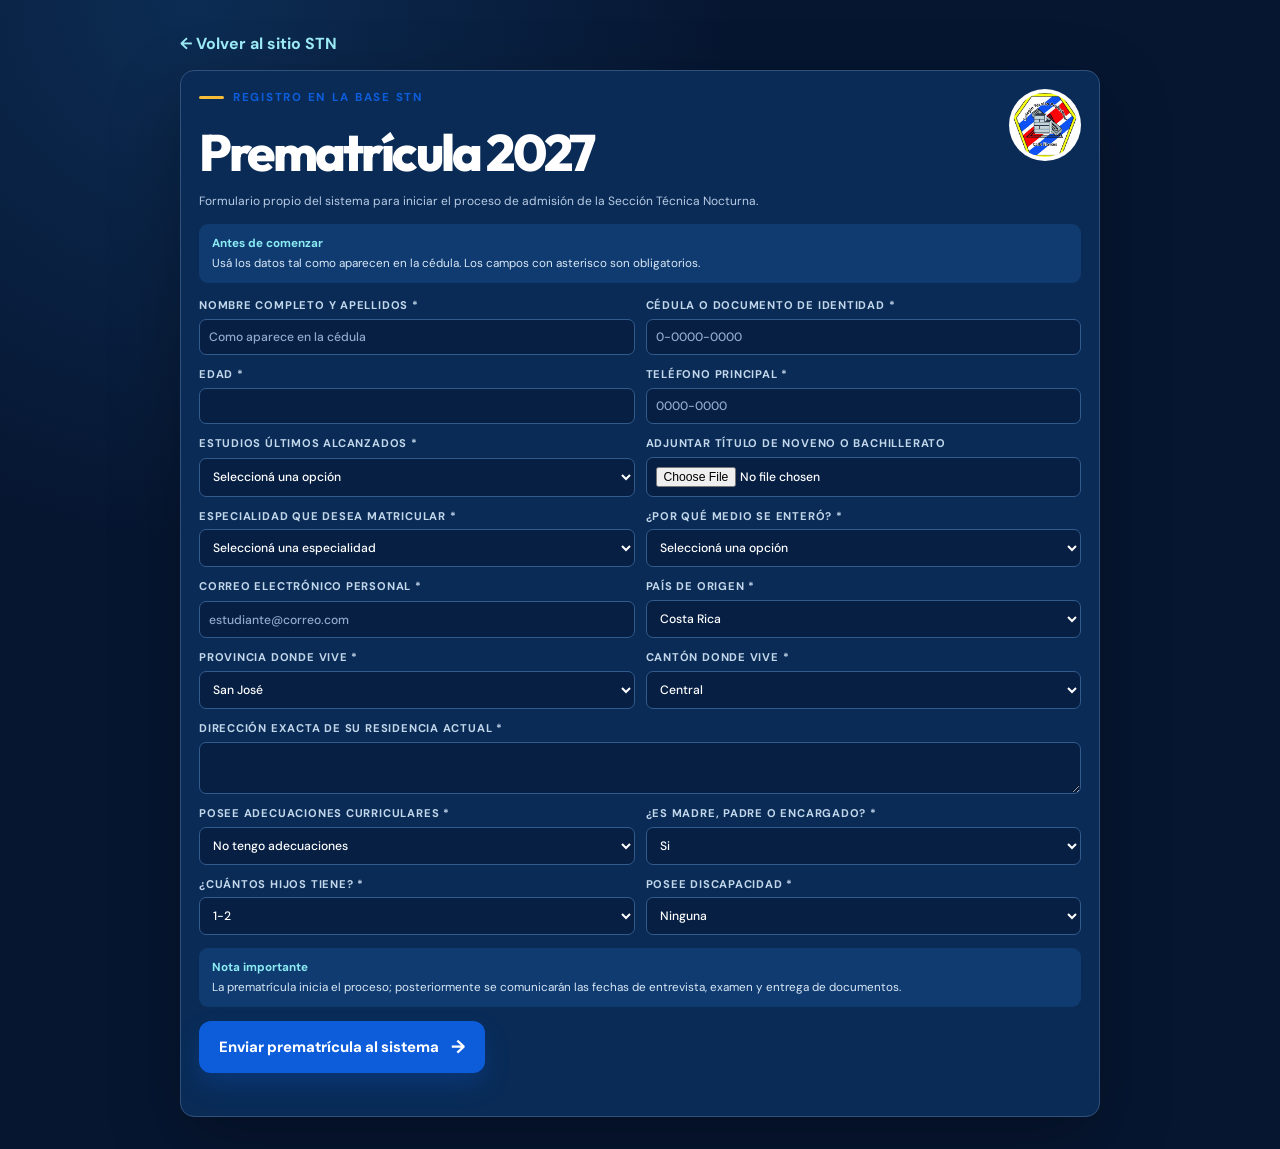
==== prematricula.html @ ea2820c1 "Bust cached registration scripts" ====
<!doctype html>
<html lang="es">
<head>
  <meta charset="utf-8">
  <meta name="viewport" content="width=device-width, initial-scale=1">
  <meta name="theme-color" content="#071b3b">
  <meta name="description" content="Formulario de prematrícula 2027 de la Sección Técnica Nocturna del CTP Calle Blancos.">
  <title>Prematrícula 2027 · STN CTP Calle Blancos</title>
  <link rel="preconnect" href="https://fonts.googleapis.com">
  <link rel="preconnect" href="https://fonts.gstatic.com" crossorigin>
  <link href="https://fonts.googleapis.com/css2?family=DM+Sans:wght@400;500;600;700&family=Outfit:wght@500;600;700;800&display=swap" rel="stylesheet">
  <link rel="stylesheet" href="styles.css?v=20261006-admin-delete">
</head>
<body class="prematricula-page">
  <main class="prematricula-shell">
    <a class="prematricula-back" href="index.html">← Volver al sitio STN</a>
    <section class="native-prematricula-panel">
      <div class="native-prematricula-head">
        <div>
          <span class="eyebrow"><span></span> Registro en la base STN</span>
          <h1>Prematrícula 2027</h1>
          <p>Formulario propio del sistema para iniciar el proceso de admisión de la Sección Técnica Nocturna.</p>
        </div>
        <img class="prematricula-crest" src="assets/escudo-ctp.png" alt="Escudo del CTP Calle Blancos">
      </div>
      <div class="native-form-notice"><b>Antes de comenzar</b><span>Usá los datos tal como aparecen en la cédula. Los campos con asterisco son obligatorios.</span></div>
      <form id="public-prematricula-form" class="native-prematricula-form">
        <label>Nombre completo y apellidos *<input name="name" required placeholder="Como aparece en la cédula"></label>
        <label>Cédula o documento de identidad *<input name="identification" required placeholder="0-0000-0000"></label>
        <label>Edad *<input name="age" type="number" min="14" max="99" required></label>
        <label>Teléfono principal *<input name="phone" required placeholder="0000-0000"></label>
        <label>Estudios últimos alcanzados *<select name="education" required><option value="">Seleccioná una opción</option><option>Noveno año de Secundaria</option><option>Bachiller de Secundaria</option><option>Graduado de Técnico Medio</option><option>Diplomado Universitario</option><option>Bachiller Universitario</option><option>Licenciado(a)</option></select></label>
        <label>Adjuntar título de noveno o bachillerato<input name="titleFile" type="file" accept=".pdf,image/*"></label>
        <label>Especialidad que desea matricular *<select name="specialty" required><option value="">Seleccioná una especialidad</option><option>Ciberseguridad</option><option>Electromecánica</option><option>Mantenimiento de Sistemas de Aire Acondicionado Industrial</option><option>Diseño de Productos Industriales Textiles</option><option>Ejecutivo Comercial y Servicio al Cliente</option><option>Contabilidad</option></select></label>
        <label>¿Por qué medio se enteró? *<select name="source" required><option value="">Seleccioná una opción</option><option>Open House</option><option>Página Facebook de la Sección Técnica Nocturna</option><option>Redes sociales</option><option>Amigos o conocidos</option></select></label>
        <label>Correo electrónico personal *<input name="email" type="email" required placeholder="estudiante@correo.com"></label>
        <label>País de origen *<select name="country" required><option>Costa Rica</option><option>Nicaragua</option><option>Venezuela</option><option>Colombia</option><option>Otro</option></select></label>
        <label>Provincia donde vive *<select name="province" required><option>San José</option><option>Heredia</option><option>Alajuela</option><option>Cartago</option></select></label>
        <label>Cantón donde vive *<select name="canton" required><option>Central</option><option>San José</option><option>Escazú</option><option>Desamparados</option><option>Goicoechea</option><option>Alajuelita</option><option>Vásquez de Coronado</option><option>Tibás</option><option>Moravia</option><option>Montes de Oca</option><option>Curridabat</option><option>Otro</option></select></label>
        <label class="full-field">Dirección exacta de su residencia actual *<textarea name="address" rows="2" required></textarea></label>
        <label>Posee adecuaciones curriculares *<select name="accommodations" required><option>No tengo adecuaciones</option><option>Adecuaciones de acceso</option><option>Adecuaciones no significativas</option><option>Adecuaciones significativas</option></select></label>
        <label>¿Es madre, padre o encargado? *<select name="guardian" required><option>Si</option><option>No</option></select></label>
        <label>¿Cuántos hijos tiene? *<select name="children" required><option>1-2</option><option>3-4</option><option>Más de 4</option><option>No tengo hijos</option></select></label>
        <label>Posee discapacidad *<select name="disability" required><option>Ninguna</option><option>Sensorial visual</option><option>Sensorial auditiva</option><option>Motriz</option><option>Otra</option></select></label>
        <div class="native-prematricula-footer full-field"><b>Nota importante</b><span>La prematrícula inicia el proceso; posteriormente se comunicarán las fechas de entrevista, examen y entrega de documentos.</span></div>
        <button class="btn btn-primary full-field" type="submit">Enviar prematrícula al sistema <span>→</span></button>
        <p class="form-message full-field" id="public-prematricula-message" role="status"></p>
      </form>
    </section>
  </main>
  <script src="prematricula.js?v=20261011-active-sync"></script>
</body>
</html>
---- styles.css ----
:root{--ink:#071b3b;--ink-2:#0d2e63;--blue:#0d5ddb;--cyan:#18d2ed;--gold:#f6bc37;--paper:#f5f8ff;--text:#14264a;--muted:#66799c;--white:#fff;--line:#dce5f5;--shadow:0 22px 60px rgba(7,27,59,.14)}*{box-sizing:border-box}html{scroll-behavior:smooth}body{margin:0;background:var(--paper);color:var(--text);font-family:"DM Sans",sans-serif;font-size:16px;line-height:1.5;overflow-x:hidden}.ambient{position:absolute;border-radius:999px;filter:blur(80px);z-index:-1;opacity:.24}.ambient-one{width:500px;height:500px;background:#18d2ed;top:430px;right:-260px}.ambient-two{width:470px;height:470px;background:#f6bc37;top:1600px;left:-310px}.section-wrap{width:min(1160px,calc(100% - 44px));margin-inline:auto}.site-header{height:84px;width:min(1240px,calc(100% - 32px));display:flex;align-items:center;justify-content:space-between;margin:auto}.brand{display:flex;align-items:center;gap:11px;text-decoration:none;color:var(--ink)}.brand img{width:52px;height:52px;border-radius:50%;object-fit:cover}.brand span{display:grid;line-height:1}.brand b{font-family:Outfit;font-size:1.4rem;letter-spacing:.08em}.brand small{color:var(--muted);font-size:.7rem;margin-top:5px}.main-nav{display:flex;align-items:center;gap:25px}.main-nav a{font-size:.88rem;font-weight:700;color:#365074;text-decoration:none}.main-nav a:hover{color:var(--blue)}.main-nav .nav-lock{padding:10px 16px;background:#e8f0ff;border-radius:10px;color:var(--blue)}.menu-toggle{display:none;border:0;background:#e8f0ff;color:var(--ink);font-size:1.35rem;border-radius:10px;padding:6px 10px}.hero{min-height:575px;display:grid;grid-template-columns:1.08fr .92fr;align-items:center;gap:60px;padding:48px 0 64px}.eyebrow{display:flex;align-items:center;gap:9px;text-transform:uppercase;color:var(--blue);font-size:.72rem;font-weight:800;letter-spacing:.15em;margin:0 0 14px}.eyebrow span{display:inline-block;width:25px;height:3px;border-radius:5px;background:var(--gold)}h1,h2,h3{font-family:Outfit,sans-serif;line-height:1.03;margin:0;color:var(--ink)}h1{font-size:clamp(3rem,5.6vw,5.35rem);letter-spacing:-.055em;max-width:720px}h1 em{display:block;color:var(--blue);font-style:normal}.hero-text{max-width:525px;font-size:1.13rem;line-height:1.6;color:#546783;margin:23px 0 29px}.hero-actions{display:flex;flex-wrap:wrap;gap:12px}.btn{border:0;border-radius:12px;font-family:inherit;font-weight:800;font-size:.93rem;padding:14px 20px;text-decoration:none;display:inline-flex;align-items:center;justify-content:center;gap:12px;cursor:pointer;transition:.2s}.btn:hover{transform:translateY(-2px)}.btn-primary{background:var(--blue);color:white;box-shadow:0 12px 25px rgba(13,93,219,.24)}.btn-primary span{font-size:1.15rem}.btn-ghost{background:white;color:var(--ink);box-shadow:inset 0 0 0 1px #cdd8ea}.hero-proof{display:flex;align-items:center;gap:12px;margin-top:34px}.proof-icon{width:38px;height:38px;display:grid;place-items:center;border-radius:12px;background:#e4f8fb;color:#0089a5;font-weight:800}.hero-proof b,.hero-proof span{display:block}.hero-proof b{font-size:.9rem}.hero-proof span{font-size:.78rem;color:var(--muted)}.hero-art{min-height:430px;position:relative;display:grid;place-items:center;isolation:isolate}.hero-art:after{content:"";position:absolute;inset:50% 8% 9%;background:linear-gradient(110deg,#0a377b,#051634);transform:skewY(-8deg);border-radius:25px;z-index:-3;box-shadow:var(--shadow)}.hero-logo{width:min(330px,70vw);border-radius:50%;box-shadow:0 20px 55px rgba(0,24,69,.42);z-index:1}.orbit{position:absolute;border:1px solid #5fd3ed;border-radius:50%;z-index:-1}.orbit-a{width:390px;height:390px}.orbit-b{width:450px;height:270px;border-color:#f6bc37;transform:rotate(-34deg)}.hero-badge{position:absolute;bottom:7%;right:3%;padding:13px 16px;background:white;border-radius:12px;box-shadow:var(--shadow);display:grid;line-height:1.1;z-index:2}.hero-badge span{color:var(--gold);font-family:Outfit;font-weight:800;font-size:1.1rem}.hero-badge b{font-size:.86rem;margin:4px 0}.hero-badge small{font-size:.7rem;color:var(--muted)}.notice{display:flex;align-items:center;gap:16px;padding:16px 22px;border:1px solid #cfe1ff;background:#e9f3ff;border-radius:14px;margin-bottom:110px}.notice-icon{font-size:1.2rem;color:var(--gold)}.notice p{flex:1;margin:0;font-size:.92rem;color:#3e587d}.notice a{color:var(--blue);font-weight:800;text-decoration:none;font-size:.88rem;white-space:nowrap}.split-feature{display:grid;grid-template-columns:.78fr 1.22fr;gap:80px;align-items:start;margin-bottom:120px}.poster-wrap{position:sticky;top:24px;padding:13px;background:white;border-radius:26px;box-shadow:var(--shadow);transform:rotate(-1.5deg)}.poster-wrap img{display:block;width:100%;border-radius:16px}.timeline-copy h2,.section-heading h2,.agenda-intro h2,.community-copy h2,.teacher-copy h2{font-size:clamp(2.1rem,4vw,3.55rem);letter-spacing:-.045em}.timeline{margin-top:32px;display:grid;gap:3px}.timeline article{display:grid;grid-template-columns:52px 1fr;gap:16px;padding:13px 0;border-bottom:1px solid var(--line)}.timeline i{width:39px;height:39px;display:grid;place-items:center;border-radius:50%;background:#e8f1ff;color:var(--blue);font-style:normal;font-family:Outfit;font-weight:800;font-size:.78rem}.timeline small{font-size:.76rem;font-weight:800;color:var(--blue)}.timeline h3{font-size:1.23rem;margin-top:2px}.timeline p{margin:4px 0 0;color:var(--muted);font-size:.88rem}.offer-section{background:var(--ink);padding:105px 0;color:white}.offer-section h2{color:white}.section-heading{display:flex;justify-content:space-between;align-items:end;gap:30px;margin-bottom:35px}.section-heading>p{font-size:.86rem;color:#aebfda;margin:0}.program-grid{display:grid;grid-template-columns:repeat(3,1fr);gap:15px}.program-card{min-height:262px;border:1px solid rgba(182,214,255,.18);background:rgba(19,53,102,.7);border-radius:18px;padding:24px;display:flex;flex-direction:column;align-items:flex-start;transition:.25s}.program-card:hover{transform:translateY(-5px);background:#173d76}.program-card.featured{background:linear-gradient(155deg,#1268e6,#093478)}.program-icon{width:43px;height:43px;display:grid;place-items:center;background:rgba(255,255,255,.13);border-radius:12px;color:#76eaf9;font-family:Outfit;font-size:1.35rem;font-weight:800}.program-card small{color:#9fc4ff;font-size:.68rem;font-weight:800;letter-spacing:.07em;text-transform:uppercase;margin-top:18px}.program-card h3{color:white;font-size:1.48rem;margin-top:6px}.program-card p{color:#c2d0e6;font-size:.86rem;line-height:1.5;margin:9px 0 14px}.curriculum-trigger{background:none;border:0;color:#79e7fb;font-family:inherit;font-weight:800;padding:0;cursor:pointer;margin-top:auto;text-align:left}.curriculum-trigger span{margin-left:5px}.decision-card{grid-column:span 2;background:linear-gradient(110deg,#10294f,#064561)}.choice-tabs{display:flex;gap:7px;margin:14px 0 0}.choice{background:transparent;border:1px solid #42688c;border-radius:8px;color:#c6daf1;font-family:inherit;font-size:.75rem;font-weight:800;padding:8px 9px;cursor:pointer}.choice.active{background:#e2f9ff;color:#073867;border-color:#e2f9ff}.status-pill{display:inline-flex;margin-top:auto;background:rgba(246,188,55,.15);color:#ffd66d;font-size:.72rem;padding:5px 9px;border-radius:999px;font-weight:800}.transparency{border-left:3px solid var(--gold);padding:14px 17px;background:rgba(255,255,255,.07);color:#c6d5e9;font-size:.82rem;line-height:1.6;margin-top:21px}.transparency b{color:#ffdb78}.curriculum-strip{margin-top:27px;border:1px solid rgba(182,214,255,.18);background:#0c2a52;border-radius:16px;padding:11px 14px;display:flex;align-items:center;justify-content:space-between;gap:16px}.curriculum-strip>div{display:flex;align-items:center;gap:13px}.curriculum-strip img{width:80px;height:52px;object-fit:cover;object-position:left;border-radius:6px}.curriculum-strip p{font-size:.78rem;color:#bbcae0;margin:0}.curriculum-strip p b{color:white}.curriculum-strip .btn{white-space:nowrap}.agenda-section{display:grid;grid-template-columns:.85fr 1.15fr;gap:75px;padding:120px 0}.agenda-intro>p:not(.eyebrow){color:var(--muted);font-size:1rem;line-height:1.65;max-width:400px}.agenda-note{margin-top:28px;padding:13px;background:#e6faf4;border-radius:10px;color:#12684f;font-size:.83rem;font-weight:700}.agenda-note span{display:inline-grid;place-items:center;width:20px;height:20px;background:#26ba8d;color:white;border-radius:50%;margin-right:6px}.booking-panel{border-radius:22px;background:white;padding:27px;box-shadow:var(--shadow)}label{font-size:.76rem;text-transform:uppercase;letter-spacing:.07em;font-weight:800;color:#506684;display:grid;gap:7px}input,select,textarea{font:inherit;border:1px solid #ced8e9;border-radius:9px;background:#fbfdff;padding:11px 12px;color:var(--ink);outline-color:var(--blue)}.booking-top,.booking-person{display:grid;grid-template-columns:1fr 1fr;gap:13px}.booking-panel fieldset{border:0;padding:0;margin:23px 0 19px}.booking-panel legend{font-size:.76rem;text-transform:uppercase;letter-spacing:.07em;font-weight:800;color:#506684;margin-bottom:8px}.slots{display:grid;grid-template-columns:repeat(3,1fr);gap:8px}.slot{border:1px solid #d0dbee;background:white;border-radius:9px;padding:10px 5px;color:#315174;font-family:inherit;font-size:.82rem;font-weight:800;cursor:pointer}.slot:hover,.slot.selected{background:#e7f1ff;border-color:#1771dc;color:#0753ba}.slots-empty{grid-column:1/-1;margin:0;padding:14px;background:#f4f7fc;color:var(--muted);font-size:.83rem;border-radius:8px}.booking-person{margin-bottom:17px}.booking-submit{width:100%}.form-message{min-height:1.2em;text-align:center;margin:11px 0 0;font-size:.83rem;font-weight:700;color:#0c7653}.form-message.error{color:#b51d3b}.community-section{background:#e7f0ff;padding:104px 0}.community-grid{display:grid;grid-template-columns:.78fr 1.22fr;gap:68px;align-items:center}.community-copy>p:not(.eyebrow){color:#536987;line-height:1.7;max-width:370px}.community-copy .btn{margin-top:15px}.social-box{background:white;border-radius:21px;box-shadow:var(--shadow);overflow:hidden}.social-head{display:flex;gap:10px;align-items:center;padding:18px 21px;border-bottom:1px solid var(--line)}.mini-brand{width:38px;height:38px;display:grid;place-items:center;border-radius:50%;background:var(--ink);color:white;font-family:Outfit;font-weight:800}.social-head div:nth-child(2){display:grid;line-height:1.2}.social-head b{font-size:.87rem}.social-head small{font-size:.72rem;color:var(--muted);margin-top:3px}.live-dot{margin-left:auto;color:#18966e;font-size:.68rem;font-weight:800}.live-dot:before{content:"";display:inline-block;width:7px;height:7px;border-radius:50%;background:#25bd8f;margin-right:4px}.post-composer{padding:16px 21px 9px;border-bottom:1px solid var(--line)}.post-composer textarea{width:100%;height:72px;resize:none;font-size:.88rem}.post-composer div{display:flex;justify-content:space-between;align-items:center;margin-top:7px}.character-count{font-size:.7rem;color:var(--muted)}.post-composer .btn{font-size:.78rem;padding:9px 14px}.feed{max-height:430px;overflow:auto;padding:0 21px}.post{padding:16px 0;border-bottom:1px solid var(--line)}.post:last-child{border:0}.post-meta{display:flex;align-items:center;gap:9px}.avatar{width:31px;height:31px;display:grid;place-items:center;border-radius:50%;background:#dceaff;color:#0c5bc5;font-size:.75rem;font-weight:800}.post-meta div{display:grid;line-height:1.2}.post-meta b{font-size:.79rem}.post-meta small{font-size:.67rem;color:var(--muted)}.post-body{font-size:.87rem;color:#324c70;margin:9px 0}.post-actions{display:flex;gap:15px}.post-actions button{border:0;background:none;padding:0;color:#667b9d;font-family:inherit;font-size:.74rem;font-weight:700;cursor:pointer}.post-actions button.liked{color:#0d5ddb}.teacher-section{padding:120px 0 50px;display:grid;grid-template-columns:.77fr 1.23fr;gap:70px}.teacher-copy>p:not(.eyebrow){color:var(--muted);line-height:1.7;max-width:380px}.teams-link{display:inline-block;text-decoration:none;color:#3c47a6;font-weight:800;margin-top:18px}.teacher-access{border-radius:21px;background:var(--ink);padding:29px;color:white;box-shadow:var(--shadow)}#teacher-login{max-width:360px;margin:auto;text-align:center}.lock-mark{display:grid;place-items:center;width:47px;height:47px;margin:0 auto 12px;border-radius:14px;background:#154480;color:#80eafa;font-size:1.5rem}.teacher-access h3{color:white;font-size:1.6rem}.teacher-access p{color:#a6bddb;font-size:.85rem}.teacher-access label{text-align:left;color:#b7c8e2;margin:20px 0 16px}.teacher-access input{background:#0b2955;border-color:#315685;color:white}.teacher-access .btn{width:100%}.hidden{display:none}.dashboard-head{display:flex;justify-content:space-between;align-items:center;margin-bottom:19px}.dashboard-head div{display:grid;grid-template-columns:auto 1fr;column-gap:8px;line-height:1.2}.dashboard-head b{font-size:.92rem}.dashboard-head small{grid-column:2;color:#a4bad7;font-size:.7rem}.online-indicator{width:8px;height:8px;border-radius:50%;background:#21c494;margin-top:4px}.text-button{border:0;background:transparent;color:#81e5f6;font-family:inherit;font-weight:700;cursor:pointer}.dashboard-stats{display:grid;grid-template-columns:repeat(3,1fr);gap:9px}.dashboard-stats div{padding:14px;background:#0d315f;border-radius:10px;display:grid}.dashboard-stats b{font-family:Outfit;font-size:1.6rem;color:#83eaf5}.dashboard-stats span{font-size:.66rem;color:#b6c9e1}.dashboard-actions{display:flex;gap:10px;margin:17px 0}.dashboard-actions button,.upload-label{flex:1;border:1px solid #3c6090;background:#17437c;color:white;border-radius:8px;padding:10px;text-align:center;font-family:inherit;font-size:.77rem;font-weight:800;cursor:pointer}.upload-label{background:#0b315f;border-color:#48749f}.student-table-wrap{border:1px solid #31517b;border-radius:10px;overflow:auto}table{border-collapse:collapse;width:100%;font-size:.75rem}th,td{text-align:left;padding:10px;border-bottom:1px solid #31517b}th{color:#9fd8fa;font-size:.66rem;text-transform:uppercase;letter-spacing:.07em}td{color:#d3e0f2}.empty-row td{text-align:center;color:#a4bad7}.documents-list{margin-top:12px;font-size:.75rem;color:#bdd0e8}.documents-list p{margin:0}.document-item{display:flex;justify-content:space-between;padding:7px 0;border-bottom:1px solid #31517b}.security-note{grid-column:2;margin:0;color:#866116;font-size:.76rem;line-height:1.5;background:#fff4d9;border-left:3px solid var(--gold);padding:11px 13px}footer{background:#06142c;color:#b4c6df;padding:32px max(22px,calc((100% - 1160px)/2));display:flex;align-items:center;justify-content:space-between;gap:18px;font-size:.78rem}footer a{color:#7eeaf7;text-decoration:none;margin-left:13px}.footer-brand{display:flex;align-items:center;gap:10px}.footer-brand img{width:42px;height:42px;border-radius:50%;object-fit:cover}.footer-brand div{display:grid;line-height:1.2}.footer-brand b{color:white}.footer-brand span{font-size:.68rem}dialog{width:min(860px,calc(100% - 32px));border:0;padding:18px;border-radius:18px;background:white;box-shadow:0 30px 90px rgba(0,0,0,.38)}dialog::backdrop{background:rgba(3,16,40,.8);backdrop-filter:blur(4px)}dialog img{width:100%;max-height:75vh;object-fit:contain}dialog p{color:var(--muted);font-size:.8rem;margin:9px 0 0}.dialog-close{position:absolute;top:7px;right:8px;border:0;border-radius:50%;background:var(--ink);color:white;font-size:1.5rem;width:33px;height:33px;cursor:pointer}
@media(max-width:850px){.site-header{height:74px}.menu-toggle{display:block}.main-nav{display:none;position:absolute;z-index:10;top:70px;right:16px;width:220px;padding:15px;background:white;border-radius:13px;box-shadow:var(--shadow);align-items:stretch;gap:3px}.main-nav.open{display:flex;flex-direction:column}.main-nav a{padding:9px}.hero{grid-template-columns:1fr;padding-top:40px;gap:20px}.hero-art{min-height:330px;order:-1}.hero-logo{width:250px}.orbit-a{width:290px;height:290px}.orbit-b{width:330px;height:190px}.hero-badge{right:8%;bottom:2%}.notice{margin-bottom:73px}.split-feature,.agenda-section,.community-grid,.teacher-section{grid-template-columns:1fr;gap:40px}.poster-wrap{position:static;width:min(390px,85%);margin:auto}.section-heading{align-items:start;flex-direction:column}.program-grid{grid-template-columns:1fr 1fr}.decision-card{grid-column:span 2}.agenda-section{padding:80px 0}.community-section{padding:75px 0}.teacher-section{padding:80px 0 35px}.security-note{grid-column:auto}.teacher-copy{max-width:540px}footer{flex-wrap:wrap;justify-content:flex-start}}
@media(max-width:540px){.section-wrap{width:min(100% - 28px,1160px)}.hero{min-height:auto;padding-bottom:52px}.hero-art{min-height:280px}.hero-logo{width:205px}.orbit-a{width:240px;height:240px}.orbit-b{width:290px;height:160px}.hero-badge{transform:scale(.84);transform-origin:bottom right}.notice{align-items:flex-start;flex-wrap:wrap;padding:15px}.notice p{flex-basis:80%}.notice a{margin-left:37px}.split-feature{margin-bottom:75px}.offer-section{padding:73px 0}.program-grid{grid-template-columns:1fr}.decision-card{grid-column:auto}.program-card{min-height:220px}.curriculum-strip{align-items:flex-start;flex-direction:column}.curriculum-strip .btn{width:100%}.booking-top,.booking-person{grid-template-columns:1fr}.slots{grid-template-columns:repeat(2,1fr)}.booking-panel{padding:19px}.social-box{margin-inline:-2px}.teacher-access{padding:20px}.dashboard-stats{gap:5px}.dashboard-stats div{padding:10px}.dashboard-actions{flex-direction:column}.community-section{padding:65px 0}footer{padding:27px 14px;gap:12px}footer p{width:100%;margin:0}.footer-brand{width:100%}footer div:last-child a{margin:0 16px 0 0}}
/* STN interactive upgrade */
.news-ticker{height:38px;display:flex;align-items:center;justify-content:center;gap:16px;background:#071b3b;color:#cce4ff;overflow:hidden;font-size:.76rem;letter-spacing:.04em}.news-ticker span{color:#f6bc37;font-weight:800;white-space:nowrap}.news-ticker strong{white-space:nowrap;animation:ticker-slide 18s linear infinite}.brand img{object-fit:cover;border-radius:9px;box-shadow:0 5px 15px rgba(7,27,59,.18)}.hero-logo{clip-path:circle(43% at 50% 50%);animation:logo-float 5s ease-in-out infinite}.timeline article.completed{opacity:.58}.timeline article.completed i{background:#c9f3e6;color:#0b8b68}.timeline article.completed h3{text-decoration:line-through;text-decoration-color:#29b68b}.timeline article.completed:after{content:'Cumplido';justify-self:end;align-self:center;background:#dff8ef;color:#0b8b68;border-radius:999px;padding:4px 8px;font-size:.66rem;font-weight:800}.specialty-logo{width:31px;height:31px;display:block}.choice{display:flex;align-items:center;gap:7px;text-align:left}.choice img{width:21px;height:21px;flex:0 0 auto}.teacher-booking-card{display:flex;flex-direction:column;align-items:flex-start;justify-content:center;min-height:260px;border:1px solid #cfe1ff;background:linear-gradient(145deg,#fff,#edf5ff)}.teacher-booking-card h3{font-size:1.65rem;margin:10px 0 7px}.teacher-booking-card p{color:var(--muted);max-width:410px;margin:0 0 21px}.teacher-booking-icon{width:54px;height:54px;border-radius:16px;background:#e6f7fb;color:#0787a0;display:grid;place-items:center;font-size:1.7rem}.teacher-agenda{margin:18px 0 20px;padding:18px;border:1px solid #31517b;border-radius:14px;background:#09254b}.agenda-heading{display:flex;align-items:center;justify-content:space-between;gap:14px;margin-bottom:16px}.agenda-heading h3{color:white;font-size:1.27rem}.agenda-heading .eyebrow{margin:0 0 5px;font-size:.61rem}.specialty-tabs{display:flex;flex-wrap:wrap;gap:7px;margin:20px 0;padding:10px;border-radius:12px;background:#09254b}.specialty-tab{border:1px solid #31517b;background:#0b315f;color:#b9cce5;border-radius:8px;padding:8px 10px;font:700 .7rem "DM Sans",sans-serif;cursor:pointer}.specialty-tab.active,.specialty-tab:hover{background:#daf8ff;color:#06376b;border-color:#72e8f5}.teacher-agenda .booking-top{grid-template-columns:1.5fr 1.3fr 1fr 1fr;gap:9px}.teacher-agenda label{color:#b7cce5}.teacher-agenda input,.teacher-agenda select{background:#0b315f;border-color:#315b8c;color:white;font-size:.82rem}.teacher-appointments{margin-top:19px}.teacher-appointments h3{color:#9fd8fa;font-size:.84rem;text-transform:uppercase;letter-spacing:.08em;margin:0 0 8px}.appointment-row{display:flex;justify-content:space-between;gap:10px;padding:9px 0;border-bottom:1px solid #31517b;font-size:.78rem}.appointment-row div{display:grid}.appointment-row small{color:#9db3d0;font-size:.68rem}.appointment-row strong{color:#f6d878;align-self:center;font-size:.7rem;text-align:right}.dashboard-stats{grid-template-columns:repeat(4,1fr)}@keyframes ticker-slide{0%{transform:translateX(10%)}50%{transform:translateX(-10%)}100%{transform:translateX(10%)}}@keyframes logo-float{0%,100%{transform:translateY(0)}50%{transform:translateY(-8px)}}
@media(max-width:850px){.teacher-agenda .booking-top{grid-template-columns:1fr 1fr}.dashboard-stats{grid-template-columns:repeat(4,1fr)}}
@media(max-width:540px){.news-ticker{justify-content:flex-start;padding-left:14px;font-size:.65rem}.news-ticker strong{animation:none}.teacher-agenda .booking-top{grid-template-columns:1fr}.dashboard-stats{grid-template-columns:repeat(2,1fr)}.timeline article.completed:after{display:none}.specialty-tabs{max-height:155px;overflow:auto}.appointment-row{flex-direction:column}.appointment-row strong{text-align:left}.choice{font-size:.69rem}}
.marketing-video{display:grid;grid-template-columns:1fr 1fr;align-items:center;gap:30px;margin-bottom:90px;padding:24px;border-radius:22px;background:linear-gradient(120deg,#091e43,#0d5ddb);color:white;box-shadow:0 18px 50px rgba(7,27,59,.2)}.marketing-video h2{color:white;font-size:clamp(1.8rem,3vw,2.6rem);letter-spacing:-.04em}.marketing-video-copy>p:not(.eyebrow){color:#c8dcfa;margin:10px 0 0;max-width:500px}.video-card{min-height:145px;border:1px solid rgba(255,255,255,.2);border-radius:16px;background:linear-gradient(135deg,rgba(10,25,60,.9),rgba(14,112,177,.7));display:flex;align-items:center;justify-content:center;gap:16px;color:white;text-decoration:none;transition:.25s}.video-card:hover{transform:translateY(-4px);background:linear-gradient(135deg,#092052,#08a6c4)}.video-card span:last-child{display:grid;gap:4px}.video-card b{font-size:1rem}.video-card small{color:#cce8ff;font-size:.75rem}.play-button{display:grid;place-items:center;width:58px;height:58px;border-radius:50%;background:#f6bc37;color:#071b3b;padding-left:3px;font-size:1.35rem;box-shadow:0 0 0 7px rgba(246,188,55,.18)}.curriculum-trigger.unavailable{color:#ffd778;text-align:left}.hero-badge{display:none}.footer-brand img{object-fit:contain;background:white;border-radius:8px;padding:2px}
@media(max-width:700px){.marketing-video{grid-template-columns:1fr;margin-bottom:65px;padding:20px}.video-card{min-height:120px}}
.btn-whatsapp{background:#18b978;color:white;box-shadow:0 12px 25px rgba(24,185,120,.24)}
.share-control{position:relative}.share-menu{position:absolute;z-index:20;top:calc(100% + 8px);left:0;min-width:205px;padding:7px;border:1px solid #d2e0f2;border-radius:11px;background:white;box-shadow:0 14px 32px rgba(7,27,59,.18);display:grid;gap:3px}.share-menu.hidden{display:none}.share-menu a,.share-menu button{width:100%;border:0;border-radius:7px;padding:9px 10px;background:transparent;color:#173965;font:700 .74rem "DM Sans",sans-serif;text-align:left;text-decoration:none;cursor:pointer}.share-menu a:hover,.share-menu button:hover{background:#e9f3ff;color:#0d5ddb}
.teacher-agenda .booking-person{grid-template-columns:repeat(2,1fr)}.confirmation-link{display:inline-block;margin-left:5px;color:#81e5f6;font-weight:800;text-decoration:underline}
.general-data-button{margin-top:18px}.general-dashboard-head{display:flex;align-items:end;justify-content:space-between;gap:15px;grid-column:1/-1}.general-dashboard-head h3{color:white;font-size:1.45rem;margin:5px 0}.general-dashboard-head p{margin:0;color:#b9cce5;font-size:.75rem}.database-summary-cards{grid-column:1/-1;display:grid;grid-template-columns:repeat(3,1fr);gap:9px}.database-summary-cards>div{padding:11px;background:#0d376a;border-radius:9px;display:grid}.database-summary-cards b{font:800 1.4rem Outfit;color:#83eaf5}.database-summary-cards span{font-size:.68rem;color:#c3d8f0}.specialty-metrics{grid-column:1/-1;display:grid;grid-template-columns:repeat(3,1fr);gap:8px}.metric-card{border:1px solid #315b8c;border-radius:9px;padding:10px;text-align:left;background:#0b315f;color:#d7e9fa;cursor:pointer;display:grid}.metric-card b{font:800 1.25rem Outfit;color:#83eaf5}.metric-card span{font-size:.68rem}.metric-card.active,.metric-card:hover{background:#daf8ff;color:#06376b;border-color:#72e8f5}.duplicate-list{grid-column:1/-1;padding:10px;border:1px solid #6a4050;border-radius:9px;background:#291e35}.duplicate-list h4{margin:0 0 7px;color:#ffd4df;font-size:.78rem}.duplicate-list p{margin:0;color:#c8bad0;font-size:.73rem}.duplicate-chip{display:inline-block;margin:3px 5px 0 0;padding:5px 7px;border-radius:999px;background:#5d2b43;color:#ffd0df;font-size:.65rem;font-weight:700}.database-source{grid-column:1/-1;color:#a9c3df;font-size:.7rem;margin:0}.community-registration{display:grid;grid-template-columns:1fr 1fr;gap:9px;margin-bottom:10px}.community-registration label{font-size:.68rem}.community-registration input{padding:9px;font-size:.8rem}.post-reply{display:grid;gap:2px;margin:8px 0 0 40px;padding:8px 10px;border-left:3px solid #18b8ca;background:#effaff;color:#315174;font-size:.76rem}.post-reply b{font-size:.68rem;color:#0d5ddb}.post-actions button.ai-post{color:#0d8b78}.database-summary{grid-template-columns:1fr;gap:12px}.database-summary:has(.general-dashboard-head){grid-template-columns:1fr}
.teacher-agenda-end{margin-top:0;padding-bottom:70px}.teacher-portal-end{padding-top:70px;border-top:1px solid #dce5f5}.teacher-agenda-end+.teacher-portal-end{margin-top:0}.offer-section .program-card:nth-child(1) .program-icon{background:linear-gradient(145deg,#1d7cff,#14d8e8);box-shadow:0 0 0 1px #66eaff,0 10px 22px rgba(20,216,232,.25)}.offer-section .program-card:nth-child(2) .program-icon{background:linear-gradient(145deg,#6f42d9,#d56bff);box-shadow:0 0 0 1px #d99aff,0 10px 22px rgba(170,92,255,.25)}.offer-section .program-card:nth-child(3) .program-icon{background:linear-gradient(145deg,#f07a2b,#ffd15c);box-shadow:0 0 0 1px #ffe49a,0 10px 22px rgba(255,171,58,.25)}.offer-section .program-card:nth-child(4) .program-icon{background:linear-gradient(145deg,#05a68a,#6bf0c9);box-shadow:0 0 0 1px #9dffe4,0 10px 22px rgba(45,215,170,.25)}.offer-section .program-card:nth-child(5) .program-icon{background:linear-gradient(145deg,#e13855,#ff9b62);box-shadow:0 0 0 1px #ffc0a7,0 10px 22px rgba(255,88,94,.25)}.offer-section .program-card:nth-child(6) .program-icon{background:linear-gradient(145deg,#1575d1,#63b8ff);box-shadow:0 0 0 1px #a8ddff,0 10px 22px rgba(50,150,255,.25)}.offer-section .program-card .program-icon{width:58px;height:58px;border-radius:16px;padding:9px}.offer-section .program-card .specialty-logo{width:100%;height:100%;filter:drop-shadow(0 3px 4px rgba(0,0,0,.35))}
.teacher-section:has(#teacher-dashboard:not(.hidden)){grid-template-columns:1fr}.teacher-section:has(#teacher-dashboard:not(.hidden)) .teacher-copy,.teacher-section:has(#teacher-dashboard:not(.hidden)) .teacher-access{grid-column:1/-1}.teacher-section:has(#teacher-dashboard:not(.hidden)) .teacher-copy{max-width:820px}.teacher-section:has(#teacher-dashboard:not(.hidden)) .teacher-access{width:100%}
@media(max-width:700px){.database-summary-cards,.specialty-metrics{grid-template-columns:1fr 1fr}.general-dashboard-head{align-items:start;flex-direction:column}.community-registration{grid-template-columns:1fr}}

/* Vista de registros institucionales: cada estudiante se presenta como una ficha completa. */
.database-table-wrap{border-color:#2d5b8f;background:#08234a;box-shadow:0 10px 28px rgba(1,16,40,.18)}
.database-table{width:100%;min-width:980px;border-collapse:separate;border-spacing:0 8px;background:#08234a}
.database-table thead th{padding:12px;background:#123f77;color:#bce7ff;font-size:.68rem;letter-spacing:.07em;text-transform:uppercase;border-top:1px solid #2e5f92;border-bottom:1px solid #2e5f92;text-align:left}
.database-table thead th:first-child{border-left:1px solid #2e5f92;border-radius:10px 0 0 10px}.database-table thead th:last-child{border-right:1px solid #2e5f92;border-radius:0 10px 10px 0}
.database-table tbody tr{background:#123f77;box-shadow:0 0 0 1px #2d5b8f}
.database-table tbody td{padding:13px 12px;border-top:1px solid #2d5b8f;border-bottom:1px solid #2d5b8f;color:#e4f1ff;font-size:.78rem;vertical-align:top}
.database-table tbody td:first-child{border-left:1px solid #2d5b8f;border-radius:10px 0 0 10px}.database-table tbody td:last-child{border-right:1px solid #2d5b8f;border-radius:0 10px 10px 0}
.database-table tbody td:first-child b{display:block;color:#66e5f6;font:800 1.18rem/1.18 Outfit,sans-serif;max-width:280px}
.database-table tbody td:nth-child(2),.database-table tbody td:nth-child(3){color:#ecf6ff;font-weight:600}.database-table tbody td:nth-child(4) a{color:#54c6ff;text-decoration:underline}.database-table tbody td:nth-child(4) small{color:#b6d0ec}
.database-table details{margin-top:7px}.database-table summary{color:#8deaf4;font-size:.69rem;font-weight:700}.database-table details[open] summary{margin-bottom:6px}
.database-table dl{max-height:280px;overflow:auto;border:1px solid #214b7e;background:#092b57}.database-table dt{color:#a7c9e9}.database-table dd{color:#f0f7ff}
.table-action{min-width:70px}.table-delete{display:block;width:100%;margin-top:7px;border:1px solid #ff7190;background:#5b2440;color:#ffe2ea;border-radius:7px;padding:7px 10px;font:800 .7rem "DM Sans",sans-serif;cursor:pointer}.table-delete:hover{background:#7f2d50}
.database-table tbody tr.is-duplicate{background:#173d70}
.teacher-sender-email{display:block;margin:0 0 15px;color:#b7cce5}.teacher-sender-email input{display:block;width:min(420px,100%);margin-top:7px;background:#0b315f;border-color:#315b8c;color:white}.btn-send-confirmation{width:100%;margin-top:9px;background:#18b978;color:white}.btn-send-confirmation:disabled{opacity:.45;cursor:not-allowed}.database-summary{margin:16px 0;border:1px solid #31517b;border-radius:13px;background:#0a2a52;padding:14px;display:grid;grid-template-columns:repeat(3,1fr);gap:9px}.database-summary>div{padding:11px;background:#0d376a;border-radius:9px;display:grid}.database-summary>div b{font:800 1.35rem Outfit;color:#83eaf5}.database-summary>div span{font-size:.68rem;color:#c3d8f0}.database-summary>p{grid-column:1/-1;margin:3px 0 0;color:#b9cce5;font-size:.75rem}.database-table-wrap{grid-column:1/-1;overflow:auto;border:1px solid #31517b;border-radius:9px}.database-table{min-width:760px}.database-table td{vertical-align:top}.database-table td small{display:block;color:#9db3d0;margin-top:3px}.database-table details{margin-top:6px;font-size:.68rem}.database-table summary{color:#81e5f6;cursor:pointer}.database-table dl{display:grid;grid-template-columns:minmax(130px,1fr) 2fr;gap:3px 8px;margin:7px 0;padding:8px;background:#09254b;border-radius:7px}.database-table dt{color:#9db3d0}.database-table dd{margin:0;color:#d9e5f4}.table-action{border:1px solid #58d9e7;background:#0e4e82;color:#dffcff;border-radius:7px;padding:7px 10px;font:800 .7rem "DM Sans",sans-serif;cursor:pointer}.table-action:hover{background:#18b8ca}.duplicate-badge,.ok-badge{display:inline-block;padding:4px 7px;border-radius:999px;font-size:.62rem;font-weight:800}.new-status-badge{display:inline-block;background:#0b665d;color:#d5fff4;padding:4px 7px;border-radius:999px;font-size:.62rem;font-weight:800;white-space:nowrap}.record-timestamp{display:block;color:#55666d;font-size:.68rem;margin-top:5px;line-height:1.3}.duplicate-badge{background:#5d2b43;color:#ffd0df}.ok-badge{background:#164f4a;color:#9bf3d7}.is-duplicate{background:rgba(124,37,69,.12)}
@media(max-width:700px){.database-summary{grid-template-columns:1fr 1fr}.database-summary>div:last-of-type{grid-column:1/-1}.teacher-sender-email input{width:100%}}
.video-card{overflow:hidden;padding:0;min-height:0}.video-card video{display:block;width:100%;height:auto;max-height:300px;object-fit:cover;background:#06142c}
.assistant-widget{position:fixed;right:22px;bottom:22px;z-index:20;font-size:.86rem}.assistant-launch{border:0;border-radius:999px;background:linear-gradient(135deg,#0d5ddb,#14b8d4);color:white;padding:13px 18px;font:800 .82rem "DM Sans",sans-serif;box-shadow:0 13px 30px rgba(7,27,59,.25);cursor:pointer}.assistant-launch span{margin-left:5px}.assistant-panel{position:absolute;right:0;bottom:57px;width:min(360px,calc(100vw - 32px));background:white;border:1px solid #dce5f5;border-radius:18px;box-shadow:0 24px 65px rgba(7,27,59,.25);overflow:hidden}.assistant-head{display:flex;justify-content:space-between;align-items:center;padding:15px 16px;background:#071b3b;color:white}.assistant-head div{display:grid;line-height:1.2}.assistant-head small{font-size:.68rem;color:#b8d4f7;margin-top:4px}.assistant-head button{border:0;background:transparent;color:white;font-size:1.25rem;cursor:pointer}.assistant-messages{display:grid;gap:8px;padding:14px;max-height:230px;overflow:auto;background:#f5f8ff}.assistant-bubble{max-width:90%;padding:9px 11px;border-radius:12px 12px 12px 3px;background:white;color:#294466;box-shadow:0 2px 8px rgba(7,27,59,.08);font-size:.78rem}.assistant-bubble.user{justify-self:end;border-radius:12px 12px 3px 12px;background:#e2f1ff;color:#0753ba}.assistant-form{display:flex;gap:7px;padding:11px;border-top:1px solid #dce5f5}.assistant-form input{min-width:0;flex:1;padding:9px 10px;font-size:.8rem}.assistant-form button{width:36px;border:0;border-radius:9px;background:#0d5ddb;color:white;font-size:1.1rem;cursor:pointer}.assistant-wa{display:block;margin:0 11px 11px;padding:8px;text-align:center;border-radius:8px;background:#e8fff4;color:#087047;text-decoration:none;font-size:.72rem;font-weight:800}
@media(max-width:540px){.assistant-widget{right:12px;bottom:12px}.assistant-launch{padding:11px 14px}.assistant-launch span{display:none}.hero-actions .btn-whatsapp{display:inline-flex}}
/* Full-width teacher portal after login */
.teacher-section.teacher-portal-active{grid-template-columns:1fr}
.teacher-section.teacher-portal-active .teacher-copy,.teacher-section.teacher-portal-active .teacher-access{grid-column:1/-1}
.teacher-section.teacher-portal-active .teacher-copy{max-width:820px}
.teacher-section.teacher-portal-active .teacher-access{width:100%}
/* Acceso separado por departamento técnico */
.teacher-login-note{display:block;color:#a6bddb;font-size:.72rem;line-height:1.45;margin:8px 0 16px;text-align:left}
.teacher-access .teacher-department-label{display:grid;gap:7px;text-align:left;color:#b7c8e2;margin:20px 0 9px}
.teacher-entry-gate{text-align:center;max-width:430px;margin:auto;padding:12px 4px}.teacher-entry-gate .lock-mark{margin:0 auto 12px}.teacher-entry-gate h3{color:white;font-size:1.35rem;margin:0}.teacher-entry-gate p{margin:9px 0 16px}.teacher-entry-gate .btn{width:100%}.teacher-entry-gate small{display:block;color:#91abcd;font-size:.68rem;margin-top:12px}
.teacher-access select{background:#0b2955;border-color:#315685;color:white}
.teacher-access select:disabled{opacity:.75;cursor:not-allowed}
.specialty-tab.hidden{display:none}
.admin-password-panel{margin:0 0 18px;padding:18px;border:1px solid #31517b;border-radius:14px;background:#0a2a52}
.admin-password-head{display:flex;align-items:flex-start;justify-content:space-between;gap:18px;margin-bottom:14px}
.admin-password-head h3{color:white;font-size:1.15rem;margin:4px 0}
.admin-password-head p{margin:0;color:#b9cce5;font-size:.76rem}
.department-password-list{display:grid;gap:9px}
.department-password-row{display:grid;grid-template-columns:1fr auto;align-items:end;gap:10px;padding:9px 0;border-bottom:1px solid #31517b}
.department-password-row:last-child{border-bottom:0}
.department-password-row label{color:#b7cce5;font-size:.68rem}
.department-password-row input{width:min(300px,100%);background:#0b315f;border-color:#315b8c;color:white;font-size:.8rem}
.department-password-row .text-button{padding:10px 4px;white-space:nowrap}
.admin-password-panel .form-message{text-align:left;margin-top:12px}
.admin-password-toggle{display:block;width:100%;margin:0 0 10px;padding:10px 12px;border:1px solid #31517b;border-radius:10px;background:#0b315f;color:#bfe3fa;text-align:left;font:800 .72rem "DM Sans",sans-serif;cursor:pointer}.admin-password-toggle:hover{background:#164676;color:white}.admin-password-toggle[aria-expanded="true"]{border-color:#4f96bd;color:#e7fbff}
@media(max-width:540px){.admin-password-head{flex-direction:column;gap:8px}.department-password-row{grid-template-columns:1fr}.department-password-row .text-button{justify-self:start}}

/* Portal docente discreto para visitantes */
.teacher-section.teacher-locked{padding:38px 0 22px;display:grid;grid-template-columns:1fr auto;gap:18px;align-items:center}
.teacher-section.teacher-locked .teacher-copy{max-width:520px}
.teacher-section.teacher-locked .teacher-copy h2{font-size:1.45rem;letter-spacing:-.03em}
.teacher-section.teacher-locked .teacher-copy>p:not(.eyebrow),.teacher-section.teacher-locked .security-note{display:none}
.teacher-section.teacher-locked .teacher-copy .eyebrow{font-size:.62rem;margin-bottom:7px;color:#7386a4}
.teacher-section.teacher-locked .teacher-access{background:transparent;box-shadow:none;padding:0;border-radius:0}
.teacher-section.teacher-locked .teacher-entry-gate{display:flex;align-items:center;justify-content:flex-end;gap:9px;max-width:none;padding:0;text-align:right}
.teacher-section.teacher-locked .teacher-entry-gate .lock-mark{width:25px;height:25px;margin:0;border-radius:8px;font-size:.9rem}
.teacher-section.teacher-locked .teacher-entry-gate h3{color:#3d5578;font:700 .72rem "DM Sans",sans-serif;margin:0;white-space:nowrap}
.teacher-section.teacher-locked .teacher-entry-gate p,.teacher-section.teacher-locked .teacher-entry-gate small{display:none}
.teacher-section.teacher-locked .teacher-entry-gate .btn{width:auto;padding:7px 10px;border-radius:8px;font-size:.68rem;box-shadow:none}
@media(max-width:700px){.teacher-section.teacher-locked{grid-template-columns:1fr;gap:11px;padding-top:30px}.teacher-section.teacher-locked .teacher-entry-gate{justify-content:flex-start;text-align:left}}

/* Selección de totales por especialidad: verde translúcido y legible */
.metric-card.active{background:rgba(45,212,122,.18);border-color:rgba(104,239,164,.72);color:#e1ffed;box-shadow:inset 0 0 0 1px rgba(104,239,164,.16),0 6px 18px rgba(20,180,100,.12)}
.metric-card.active b{color:#a9f7c4}.metric-card.active span{color:#d5fbe2}
.metric-card:hover{background:rgba(45,212,122,.11);border-color:rgba(104,239,164,.55);color:#e1ffed}
.metric-card:hover b{color:#a9f7c4}.metric-card:hover span{color:#d5fbe2}

/* Formulario oficial integrado: conserva preguntas, textos y registro en Google Forms */
.prematricula-section{display:grid;grid-template-columns:.72fr 1.28fr;gap:28px;align-items:start;margin:0 auto 112px;padding:30px;border:1px solid #cfe0fa;border-radius:24px;background:linear-gradient(135deg,#eef6ff,#fff);box-shadow:0 22px 55px rgba(7,27,59,.11)}
.prematricula-intro{padding:18px 8px 10px}.prematricula-intro h2{font-size:clamp(2rem,3.5vw,3.15rem);letter-spacing:-.045em}.prematricula-intro>p:not(.eyebrow):not(.prematricula-note){color:#5b7092;line-height:1.65;margin:18px 0 22px}.prematricula-actions{display:flex;flex-wrap:wrap;gap:10px}.prematricula-actions .btn{font-size:.78rem;padding:11px 14px}.prematricula-note{color:#7085a5;font-size:.72rem;line-height:1.5;margin:18px 0 0}.prematricula-frame-wrap{height:720px;overflow:hidden;border:1px solid #cadcf7;border-radius:18px;background:white;box-shadow:0 15px 35px rgba(7,27,59,.12)}.prematricula-frame-wrap iframe{display:block;width:100%;height:100%;border:0;background:white}
@media(max-width:900px){.prematricula-section{grid-template-columns:1fr;padding:20px}.prematricula-intro{padding:6px 3px 0}.prematricula-frame-wrap{height:740px}}

/* Buscador de estudiantes visible para cualquier docente autenticado */
.student-search-bar{display:flex;align-items:end;gap:10px;margin:14px 0 0;padding:11px 13px;border:1px solid #31517b;border-radius:11px;background:#0b315f}
.student-search-bar label{display:flex;align-items:center;gap:10px;width:100%;color:#c7d8ed;font-size:.72rem;font-weight:800}
.student-search-bar input{flex:1;min-width:0;background:#071f43;border-color:#4775a8;color:white;padding:9px 11px}
.student-search-bar input::placeholder{color:#91abcd}
.student-search-bar button{border:1px solid #5c7ca4;background:transparent;color:#cfe4fb;border-radius:8px;padding:9px 11px;font:700 .72rem "DM Sans",sans-serif;cursor:pointer}
.student-search-bar button:hover{background:#164676}
@media(max-width:700px){.student-search-bar label{align-items:stretch;flex-direction:column;gap:7px}.student-search-bar button{width:100%}}

/* Prematrícula propia dentro del Portal docente */
.native-prematricula-panel{margin:16px 0;padding:18px;border:1px solid #31517b;border-radius:14px;background:#092b56}.native-prematricula-head{display:flex;justify-content:space-between;align-items:flex-start;gap:16px;margin-bottom:14px}.native-prematricula-head h3{color:white;font-size:1.35rem;margin:4px 0}.native-prematricula-head p{color:#b9cce5;font-size:.75rem;margin:0}.native-form-notice,.native-prematricula-footer{display:grid;gap:3px;padding:11px 13px;border-radius:9px;background:#103b70;color:#d9e8f7;font-size:.73rem;line-height:1.45}.native-form-notice{margin-bottom:14px}.native-form-notice b,.native-prematricula-footer b{color:#8cecf4}.native-prematricula-form{display:grid;grid-template-columns:repeat(2,minmax(0,1fr));gap:11px}.native-prematricula-form label{display:grid;gap:5px;color:#c3d7eb;font-size:.7rem;font-weight:700}.native-prematricula-form input,.native-prematricula-form select,.native-prematricula-form textarea{width:100%;background:#071f43;border:1px solid #315b8c;border-radius:7px;color:white;padding:9px;font:500 .76rem "DM Sans",sans-serif}.native-prematricula-form input::placeholder,.native-prematricula-form textarea::placeholder{color:#91abcd}.native-prematricula-form select option{background:#071f43}.native-prematricula-form .full-field{grid-column:1/-1}.native-prematricula-form .btn{justify-self:start;margin-top:3px}.native-prematricula-footer{margin-top:2px}.native-prematricula-form .form-message{text-align:left;margin:0;color:#9bf3d7;font-size:.73rem}.native-prematricula-form .form-message.error{color:#ffb6c2}
.prematricula-page{min-height:100vh;padding:32px 18px;background:radial-gradient(circle at 15% 0%,rgba(26,91,156,.32),transparent 34%),#061631}.prematricula-shell{width:min(920px,100%);margin:0 auto}.prematricula-back{display:inline-flex;margin-bottom:14px;color:#9beaf5;font-weight:700;text-decoration:none}.prematricula-page .native-prematricula-panel{margin:0;box-shadow:0 24px 70px rgba(0,0,0,.28)}.prematricula-page .native-prematricula-head h1{color:#fff;font:800 clamp(2rem,4vw,3.2rem) "Outfit",sans-serif;margin:5px 0 8px}.prematricula-crest{width:72px;height:72px;object-fit:contain;border-radius:50%;background:#fff;padding:4px}
@media(max-width:700px){.native-prematricula-form{grid-template-columns:1fr}.native-prematricula-head{flex-direction:column}.native-prematricula-form .full-field{grid-column:auto}}
/* Acciones administrativas del dashboard */
.table-delete{display:block;margin-top:6px;border:1px solid #e5768f;background:transparent;color:#ffc2cf;border-radius:7px;padding:7px 10px;font:800 .7rem "DM Sans",sans-serif;cursor:pointer}.table-delete:hover{background:#7d304d}
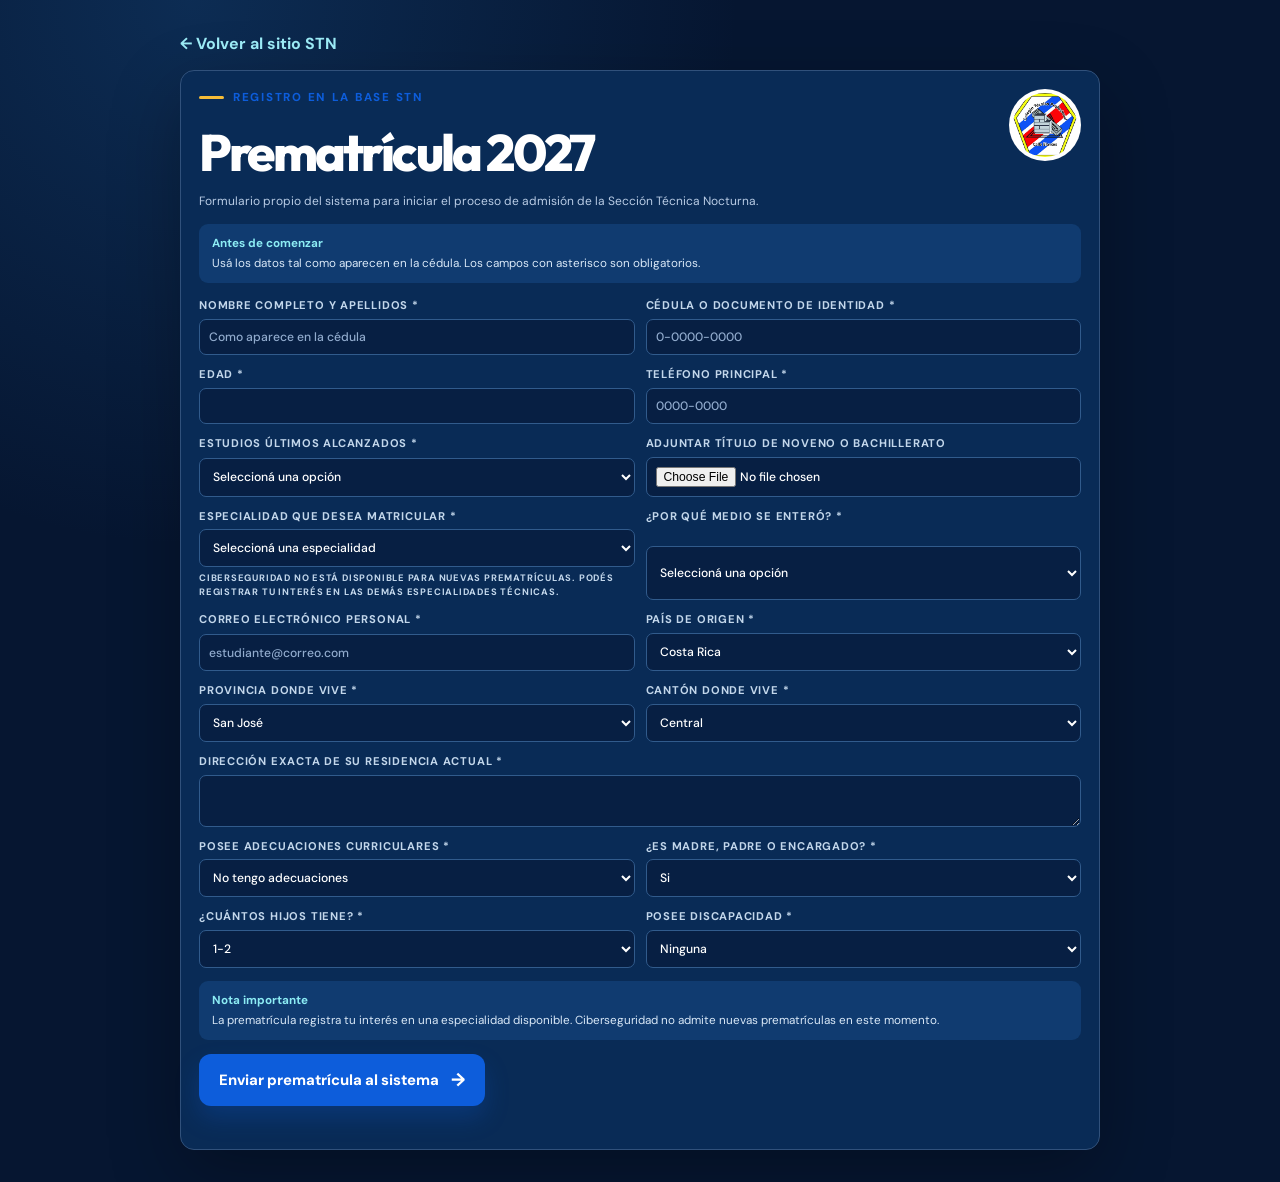
==== commit 4657993d: "Bloquea Ciberseguridad en formulario de prematrícula" ====
--- a/prematricula.html
+++ b/prematricula.html
@@ -31,7 +31,7 @@
         <label>Teléfono principal *<input name="phone" required placeholder="0000-0000"></label>
         <label>Estudios últimos alcanzados *<select name="education" required><option value="">Seleccioná una opción</option><option>Noveno año de Secundaria</option><option>Bachiller de Secundaria</option><option>Graduado de Técnico Medio</option><option>Diplomado Universitario</option><option>Bachiller Universitario</option><option>Licenciado(a)</option></select></label>
         <label>Adjuntar título de noveno o bachillerato<input name="titleFile" type="file" accept=".pdf,image/*"></label>
-        <label>Especialidad que desea matricular *<select name="specialty" required><option value="">Seleccioná una especialidad</option><option>Ciberseguridad</option><option>Electromecánica</option><option>Mantenimiento de Sistemas de Aire Acondicionado Industrial</option><option>Diseño de Productos Industriales Textiles</option><option>Ejecutivo Comercial y Servicio al Cliente</option><option>Contabilidad</option></select></label>
+        <label>Especialidad que desea matricular *<select name="specialty" required><option value="">Seleccioná una especialidad</option><option disabled>Ciberseguridad — no disponible para prematrícula</option><option>Electromecánica</option><option>Mantenimiento de Sistemas de Aire Acondicionado Industrial</option><option>Diseño de Productos Industriales Textiles</option><option>Ejecutivo Comercial y Servicio al Cliente</option><option>Contabilidad</option></select><small class="specialty-availability-note">Ciberseguridad no está disponible para nuevas prematrículas. Podés registrar tu interés en las demás especialidades técnicas.</small></label>
         <label>¿Por qué medio se enteró? *<select name="source" required><option value="">Seleccioná una opción</option><option>Open House</option><option>Página Facebook de la Sección Técnica Nocturna</option><option>Redes sociales</option><option>Amigos o conocidos</option></select></label>
         <label>Correo electrónico personal *<input name="email" type="email" required placeholder="estudiante@correo.com"></label>
         <label>País de origen *<select name="country" required><option>Costa Rica</option><option>Nicaragua</option><option>Venezuela</option><option>Colombia</option><option>Otro</option></select></label>
@@ -42,12 +42,12 @@
         <label>¿Es madre, padre o encargado? *<select name="guardian" required><option>Si</option><option>No</option></select></label>
         <label>¿Cuántos hijos tiene? *<select name="children" required><option>1-2</option><option>3-4</option><option>Más de 4</option><option>No tengo hijos</option></select></label>
         <label>Posee discapacidad *<select name="disability" required><option>Ninguna</option><option>Sensorial visual</option><option>Sensorial auditiva</option><option>Motriz</option><option>Otra</option></select></label>
-        <div class="native-prematricula-footer full-field"><b>Nota importante</b><span>La prematrícula inicia el proceso; posteriormente se comunicarán las fechas de entrevista, examen y entrega de documentos.</span></div>
+        <div class="native-prematricula-footer full-field"><b>Nota importante</b><span>La prematrícula registra tu interés en una especialidad disponible. Ciberseguridad no admite nuevas prematrículas en este momento.</span></div>
         <button class="btn btn-primary full-field" type="submit">Enviar prematrícula al sistema <span>→</span></button>
         <p class="form-message full-field" id="public-prematricula-message" role="status"></p>
       </form>
     </section>
   </main>
-  <script src="prematricula.js?v=20261011-active-sync"></script>
+  <script src="prematricula.js?v=20261030-ciber-bloqueado"></script>
 </body>
 </html>
--- a/styles.css
+++ b/styles.css
@@ -1,6 +1,6 @@
-:root{--ink:#071b3b;--ink-2:#0d2e63;--blue:#0d5ddb;--cyan:#18d2ed;--gold:#f6bc37;--paper:#f5f8ff;--text:#14264a;--muted:#66799c;--white:#fff;--line:#dce5f5;--shadow:0 22px 60px rgba(7,27,59,.14)}*{box-sizing:border-box}html{scroll-behavior:smooth}body{margin:0;background:var(--paper);color:var(--text);font-family:"DM Sans",sans-serif;font-size:16px;line-height:1.5;overflow-x:hidden}.ambient{position:absolute;border-radius:999px;filter:blur(80px);z-index:-1;opacity:.24}.ambient-one{width:500px;height:500px;background:#18d2ed;top:430px;right:-260px}.ambient-two{width:470px;height:470px;background:#f6bc37;top:1600px;left:-310px}.section-wrap{width:min(1160px,calc(100% - 44px));margin-inline:auto}.site-header{height:84px;width:min(1240px,calc(100% - 32px));display:flex;align-items:center;justify-content:space-between;margin:auto}.brand{display:flex;align-items:center;gap:11px;text-decoration:none;color:var(--ink)}.brand img{width:52px;height:52px;border-radius:50%;object-fit:cover}.brand span{display:grid;line-height:1}.brand b{font-family:Outfit;font-size:1.4rem;letter-spacing:.08em}.brand small{color:var(--muted);font-size:.7rem;margin-top:5px}.main-nav{display:flex;align-items:center;gap:25px}.main-nav a{font-size:.88rem;font-weight:700;color:#365074;text-decoration:none}.main-nav a:hover{color:var(--blue)}.main-nav .nav-lock{padding:10px 16px;background:#e8f0ff;border-radius:10px;color:var(--blue)}.menu-toggle{display:none;border:0;background:#e8f0ff;color:var(--ink);font-size:1.35rem;border-radius:10px;padding:6px 10px}.hero{min-height:575px;display:grid;grid-template-columns:1.08fr .92fr;align-items:center;gap:60px;padding:48px 0 64px}.eyebrow{display:flex;align-items:center;gap:9px;text-transform:uppercase;color:var(--blue);font-size:.72rem;font-weight:800;letter-spacing:.15em;margin:0 0 14px}.eyebrow span{display:inline-block;width:25px;height:3px;border-radius:5px;background:var(--gold)}h1,h2,h3{font-family:Outfit,sans-serif;line-height:1.03;margin:0;color:var(--ink)}h1{font-size:clamp(3rem,5.6vw,5.35rem);letter-spacing:-.055em;max-width:720px}h1 em{display:block;color:var(--blue);font-style:normal}.hero-text{max-width:525px;font-size:1.13rem;line-height:1.6;color:#546783;margin:23px 0 29px}.hero-actions{display:flex;flex-wrap:wrap;gap:12px}.btn{border:0;border-radius:12px;font-family:inherit;font-weight:800;font-size:.93rem;padding:14px 20px;text-decoration:none;display:inline-flex;align-items:center;justify-content:center;gap:12px;cursor:pointer;transition:.2s}.btn:hover{transform:translateY(-2px)}.btn-primary{background:var(--blue);color:white;box-shadow:0 12px 25px rgba(13,93,219,.24)}.btn-primary span{font-size:1.15rem}.btn-ghost{background:white;color:var(--ink);box-shadow:inset 0 0 0 1px #cdd8ea}.hero-proof{display:flex;align-items:center;gap:12px;margin-top:34px}.proof-icon{width:38px;height:38px;display:grid;place-items:center;border-radius:12px;background:#e4f8fb;color:#0089a5;font-weight:800}.hero-proof b,.hero-proof span{display:block}.hero-proof b{font-size:.9rem}.hero-proof span{font-size:.78rem;color:var(--muted)}.hero-art{min-height:430px;position:relative;display:grid;place-items:center;isolation:isolate}.hero-art:after{content:"";position:absolute;inset:50% 8% 9%;background:linear-gradient(110deg,#0a377b,#051634);transform:skewY(-8deg);border-radius:25px;z-index:-3;box-shadow:var(--shadow)}.hero-logo{width:min(330px,70vw);border-radius:50%;box-shadow:0 20px 55px rgba(0,24,69,.42);z-index:1}.orbit{position:absolute;border:1px solid #5fd3ed;border-radius:50%;z-index:-1}.orbit-a{width:390px;height:390px}.orbit-b{width:450px;height:270px;border-color:#f6bc37;transform:rotate(-34deg)}.hero-badge{position:absolute;bottom:7%;right:3%;padding:13px 16px;background:white;border-radius:12px;box-shadow:var(--shadow);display:grid;line-height:1.1;z-index:2}.hero-badge span{color:var(--gold);font-family:Outfit;font-weight:800;font-size:1.1rem}.hero-badge b{font-size:.86rem;margin:4px 0}.hero-badge small{font-size:.7rem;color:var(--muted)}.notice{display:flex;align-items:center;gap:16px;padding:16px 22px;border:1px solid #cfe1ff;background:#e9f3ff;border-radius:14px;margin-bottom:110px}.notice-icon{font-size:1.2rem;color:var(--gold)}.notice p{flex:1;margin:0;font-size:.92rem;color:#3e587d}.notice a{color:var(--blue);font-weight:800;text-decoration:none;font-size:.88rem;white-space:nowrap}.split-feature{display:grid;grid-template-columns:.78fr 1.22fr;gap:80px;align-items:start;margin-bottom:120px}.poster-wrap{position:sticky;top:24px;padding:13px;background:white;border-radius:26px;box-shadow:var(--shadow);transform:rotate(-1.5deg)}.poster-wrap img{display:block;width:100%;border-radius:16px}.timeline-copy h2,.section-heading h2,.agenda-intro h2,.community-copy h2,.teacher-copy h2{font-size:clamp(2.1rem,4vw,3.55rem);letter-spacing:-.045em}.timeline{margin-top:32px;display:grid;gap:3px}.timeline article{display:grid;grid-template-columns:52px 1fr;gap:16px;padding:13px 0;border-bottom:1px solid var(--line)}.timeline i{width:39px;height:39px;display:grid;place-items:center;border-radius:50%;background:#e8f1ff;color:var(--blue);font-style:normal;font-family:Outfit;font-weight:800;font-size:.78rem}.timeline small{font-size:.76rem;font-weight:800;color:var(--blue)}.timeline h3{font-size:1.23rem;margin-top:2px}.timeline p{margin:4px 0 0;color:var(--muted);font-size:.88rem}.offer-section{background:var(--ink);padding:105px 0;color:white}.offer-section h2{color:white}.section-heading{display:flex;justify-content:space-between;align-items:end;gap:30px;margin-bottom:35px}.section-heading>p{font-size:.86rem;color:#aebfda;margin:0}.program-grid{display:grid;grid-template-columns:repeat(3,1fr);gap:15px}.program-card{min-height:262px;border:1px solid rgba(182,214,255,.18);background:rgba(19,53,102,.7);border-radius:18px;padding:24px;display:flex;flex-direction:column;align-items:flex-start;transition:.25s}.program-card:hover{transform:translateY(-5px);background:#173d76}.program-card.featured{background:linear-gradient(155deg,#1268e6,#093478)}.program-icon{width:43px;height:43px;display:grid;place-items:center;background:rgba(255,255,255,.13);border-radius:12px;color:#76eaf9;font-family:Outfit;font-size:1.35rem;font-weight:800}.program-card small{color:#9fc4ff;font-size:.68rem;font-weight:800;letter-spacing:.07em;text-transform:uppercase;margin-top:18px}.program-card h3{color:white;font-size:1.48rem;margin-top:6px}.program-card p{color:#c2d0e6;font-size:.86rem;line-height:1.5;margin:9px 0 14px}.curriculum-trigger{background:none;border:0;color:#79e7fb;font-family:inherit;font-weight:800;padding:0;cursor:pointer;margin-top:auto;text-align:left}.curriculum-trigger span{margin-left:5px}.decision-card{grid-column:span 2;background:linear-gradient(110deg,#10294f,#064561)}.choice-tabs{display:flex;gap:7px;margin:14px 0 0}.choice{background:transparent;border:1px solid #42688c;border-radius:8px;color:#c6daf1;font-family:inherit;font-size:.75rem;font-weight:800;padding:8px 9px;cursor:pointer}.choice.active{background:#e2f9ff;color:#073867;border-color:#e2f9ff}.status-pill{display:inline-flex;margin-top:auto;background:rgba(246,188,55,.15);color:#ffd66d;font-size:.72rem;padding:5px 9px;border-radius:999px;font-weight:800}.transparency{border-left:3px solid var(--gold);padding:14px 17px;background:rgba(255,255,255,.07);color:#c6d5e9;font-size:.82rem;line-height:1.6;margin-top:21px}.transparency b{color:#ffdb78}.curriculum-strip{margin-top:27px;border:1px solid rgba(182,214,255,.18);background:#0c2a52;border-radius:16px;padding:11px 14px;display:flex;align-items:center;justify-content:space-between;gap:16px}.curriculum-strip>div{display:flex;align-items:center;gap:13px}.curriculum-strip img{width:80px;height:52px;object-fit:cover;object-position:left;border-radius:6px}.curriculum-strip p{font-size:.78rem;color:#bbcae0;margin:0}.curriculum-strip p b{color:white}.curriculum-strip .btn{white-space:nowrap}.agenda-section{display:grid;grid-template-columns:.85fr 1.15fr;gap:75px;padding:120px 0}.agenda-intro>p:not(.eyebrow){color:var(--muted);font-size:1rem;line-height:1.65;max-width:400px}.agenda-note{margin-top:28px;padding:13px;background:#e6faf4;border-radius:10px;color:#12684f;font-size:.83rem;font-weight:700}.agenda-note span{display:inline-grid;place-items:center;width:20px;height:20px;background:#26ba8d;color:white;border-radius:50%;margin-right:6px}.booking-panel{border-radius:22px;background:white;padding:27px;box-shadow:var(--shadow)}label{font-size:.76rem;text-transform:uppercase;letter-spacing:.07em;font-weight:800;color:#506684;display:grid;gap:7px}input,select,textarea{font:inherit;border:1px solid #ced8e9;border-radius:9px;background:#fbfdff;padding:11px 12px;color:var(--ink);outline-color:var(--blue)}.booking-top,.booking-person{display:grid;grid-template-columns:1fr 1fr;gap:13px}.booking-panel fieldset{border:0;padding:0;margin:23px 0 19px}.booking-panel legend{font-size:.76rem;text-transform:uppercase;letter-spacing:.07em;font-weight:800;color:#506684;margin-bottom:8px}.slots{display:grid;grid-template-columns:repeat(3,1fr);gap:8px}.slot{border:1px solid #d0dbee;background:white;border-radius:9px;padding:10px 5px;color:#315174;font-family:inherit;font-size:.82rem;font-weight:800;cursor:pointer}.slot:hover,.slot.selected{background:#e7f1ff;border-color:#1771dc;color:#0753ba}.slots-empty{grid-column:1/-1;margin:0;padding:14px;background:#f4f7fc;color:var(--muted);font-size:.83rem;border-radius:8px}.booking-person{margin-bottom:17px}.booking-submit{width:100%}.form-message{min-height:1.2em;text-align:center;margin:11px 0 0;font-size:.83rem;font-weight:700;color:#0c7653}.form-message.error{color:#b51d3b}.community-section{background:#e7f0ff;padding:104px 0}.community-grid{display:grid;grid-template-columns:.78fr 1.22fr;gap:68px;align-items:center}.community-copy>p:not(.eyebrow){color:#536987;line-height:1.7;max-width:370px}.community-copy .btn{margin-top:15px}.social-box{background:white;border-radius:21px;box-shadow:var(--shadow);overflow:hidden}.social-head{display:flex;gap:10px;align-items:center;padding:18px 21px;border-bottom:1px solid var(--line)}.mini-brand{width:38px;height:38px;display:grid;place-items:center;border-radius:50%;background:var(--ink);color:white;font-family:Outfit;font-weight:800}.social-head div:nth-child(2){display:grid;line-height:1.2}.social-head b{font-size:.87rem}.social-head small{font-size:.72rem;color:var(--muted);margin-top:3px}.live-dot{margin-left:auto;color:#18966e;font-size:.68rem;font-weight:800}.live-dot:before{content:"";display:inline-block;width:7px;height:7px;border-radius:50%;background:#25bd8f;margin-right:4px}.post-composer{padding:16px 21px 9px;border-bottom:1px solid var(--line)}.post-composer textarea{width:100%;height:72px;resize:none;font-size:.88rem}.post-composer div{display:flex;justify-content:space-between;align-items:center;margin-top:7px}.character-count{font-size:.7rem;color:var(--muted)}.post-composer .btn{font-size:.78rem;padding:9px 14px}.feed{max-height:430px;overflow:auto;padding:0 21px}.post{padding:16px 0;border-bottom:1px solid var(--line)}.post:last-child{border:0}.post-meta{display:flex;align-items:center;gap:9px}.avatar{width:31px;height:31px;display:grid;place-items:center;border-radius:50%;background:#dceaff;color:#0c5bc5;font-size:.75rem;font-weight:800}.post-meta div{display:grid;line-height:1.2}.post-meta b{font-size:.79rem}.post-meta small{font-size:.67rem;color:var(--muted)}.post-body{font-size:.87rem;color:#324c70;margin:9px 0}.post-actions{display:flex;gap:15px}.post-actions button{border:0;background:none;padding:0;color:#667b9d;font-family:inherit;font-size:.74rem;font-weight:700;cursor:pointer}.post-actions button.liked{color:#0d5ddb}.teacher-section{padding:120px 0 50px;display:grid;grid-template-columns:.77fr 1.23fr;gap:70px}.teacher-copy>p:not(.eyebrow){color:var(--muted);line-height:1.7;max-width:380px}.teams-link{display:inline-block;text-decoration:none;color:#3c47a6;font-weight:800;margin-top:18px}.teacher-access{border-radius:21px;background:var(--ink);padding:29px;color:white;box-shadow:var(--shadow)}#teacher-login{max-width:360px;margin:auto;text-align:center}.lock-mark{display:grid;place-items:center;width:47px;height:47px;margin:0 auto 12px;border-radius:14px;background:#154480;color:#80eafa;font-size:1.5rem}.teacher-access h3{color:white;font-size:1.6rem}.teacher-access p{color:#a6bddb;font-size:.85rem}.teacher-access label{text-align:left;color:#b7c8e2;margin:20px 0 16px}.teacher-access input{background:#0b2955;border-color:#315685;color:white}.teacher-access .btn{width:100%}.hidden{display:none}.dashboard-head{display:flex;justify-content:space-between;align-items:center;margin-bottom:19px}.dashboard-head div{display:grid;grid-template-columns:auto 1fr;column-gap:8px;line-height:1.2}.dashboard-head b{font-size:.92rem}.dashboard-head small{grid-column:2;color:#a4bad7;font-size:.7rem}.online-indicator{width:8px;height:8px;border-radius:50%;background:#21c494;margin-top:4px}.text-button{border:0;background:transparent;color:#81e5f6;font-family:inherit;font-weight:700;cursor:pointer}.dashboard-stats{display:grid;grid-template-columns:repeat(3,1fr);gap:9px}.dashboard-stats div{padding:14px;background:#0d315f;border-radius:10px;display:grid}.dashboard-stats b{font-family:Outfit;font-size:1.6rem;color:#83eaf5}.dashboard-stats span{font-size:.66rem;color:#b6c9e1}.dashboard-actions{display:flex;gap:10px;margin:17px 0}.dashboard-actions button,.upload-label{flex:1;border:1px solid #3c6090;background:#17437c;color:white;border-radius:8px;padding:10px;text-align:center;font-family:inherit;font-size:.77rem;font-weight:800;cursor:pointer}.upload-label{background:#0b315f;border-color:#48749f}.student-table-wrap{border:1px solid #31517b;border-radius:10px;overflow:auto}table{border-collapse:collapse;width:100%;font-size:.75rem}th,td{text-align:left;padding:10px;border-bottom:1px solid #31517b}th{color:#9fd8fa;font-size:.66rem;text-transform:uppercase;letter-spacing:.07em}td{color:#d3e0f2}.empty-row td{text-align:center;color:#a4bad7}.documents-list{margin-top:12px;font-size:.75rem;color:#bdd0e8}.documents-list p{margin:0}.document-item{display:flex;justify-content:space-between;padding:7px 0;border-bottom:1px solid #31517b}.security-note{grid-column:2;margin:0;color:#866116;font-size:.76rem;line-height:1.5;background:#fff4d9;border-left:3px solid var(--gold);padding:11px 13px}footer{background:#06142c;color:#b4c6df;padding:32px max(22px,calc((100% - 1160px)/2));display:flex;align-items:center;justify-content:space-between;gap:18px;font-size:.78rem}footer a{color:#7eeaf7;text-decoration:none;margin-left:13px}.footer-brand{display:flex;align-items:center;gap:10px}.footer-brand img{width:42px;height:42px;border-radius:50%;object-fit:cover}.footer-brand div{display:grid;line-height:1.2}.footer-brand b{color:white}.footer-brand span{font-size:.68rem}dialog{width:min(860px,calc(100% - 32px));border:0;padding:18px;border-radius:18px;background:white;box-shadow:0 30px 90px rgba(0,0,0,.38)}dialog::backdrop{background:rgba(3,16,40,.8);backdrop-filter:blur(4px)}dialog img{width:100%;max-height:75vh;object-fit:contain}dialog p{color:var(--muted);font-size:.8rem;margin:9px 0 0}.dialog-close{position:absolute;top:7px;right:8px;border:0;border-radius:50%;background:var(--ink);color:white;font-size:1.5rem;width:33px;height:33px;cursor:pointer}
-@media(max-width:850px){.site-header{height:74px}.menu-toggle{display:block}.main-nav{display:none;position:absolute;z-index:10;top:70px;right:16px;width:220px;padding:15px;background:white;border-radius:13px;box-shadow:var(--shadow);align-items:stretch;gap:3px}.main-nav.open{display:flex;flex-direction:column}.main-nav a{padding:9px}.hero{grid-template-columns:1fr;padding-top:40px;gap:20px}.hero-art{min-height:330px;order:-1}.hero-logo{width:250px}.orbit-a{width:290px;height:290px}.orbit-b{width:330px;height:190px}.hero-badge{right:8%;bottom:2%}.notice{margin-bottom:73px}.split-feature,.agenda-section,.community-grid,.teacher-section{grid-template-columns:1fr;gap:40px}.poster-wrap{position:static;width:min(390px,85%);margin:auto}.section-heading{align-items:start;flex-direction:column}.program-grid{grid-template-columns:1fr 1fr}.decision-card{grid-column:span 2}.agenda-section{padding:80px 0}.community-section{padding:75px 0}.teacher-section{padding:80px 0 35px}.security-note{grid-column:auto}.teacher-copy{max-width:540px}footer{flex-wrap:wrap;justify-content:flex-start}}
-@media(max-width:540px){.section-wrap{width:min(100% - 28px,1160px)}.hero{min-height:auto;padding-bottom:52px}.hero-art{min-height:280px}.hero-logo{width:205px}.orbit-a{width:240px;height:240px}.orbit-b{width:290px;height:160px}.hero-badge{transform:scale(.84);transform-origin:bottom right}.notice{align-items:flex-start;flex-wrap:wrap;padding:15px}.notice p{flex-basis:80%}.notice a{margin-left:37px}.split-feature{margin-bottom:75px}.offer-section{padding:73px 0}.program-grid{grid-template-columns:1fr}.decision-card{grid-column:auto}.program-card{min-height:220px}.curriculum-strip{align-items:flex-start;flex-direction:column}.curriculum-strip .btn{width:100%}.booking-top,.booking-person{grid-template-columns:1fr}.slots{grid-template-columns:repeat(2,1fr)}.booking-panel{padding:19px}.social-box{margin-inline:-2px}.teacher-access{padding:20px}.dashboard-stats{gap:5px}.dashboard-stats div{padding:10px}.dashboard-actions{flex-direction:column}.community-section{padding:65px 0}footer{padding:27px 14px;gap:12px}footer p{width:100%;margin:0}.footer-brand{width:100%}footer div:last-child a{margin:0 16px 0 0}}
+:root{--ink:#071b3b;--ink-2:#0d2e63;--blue:#0d5ddb;--cyan:#18d2ed;--gold:#f6bc37;--paper:#f5f8ff;--text:#14264a;--muted:#66799c;--white:#fff;--line:#dce5f5;--shadow:0 22px 60px rgba(7,27,59,.14)}*{box-sizing:border-box}html{scroll-behavior:smooth}body{margin:0;background:var(--paper);color:var(--text);font-family:"DM Sans",sans-serif;font-size:16px;line-height:1.5;overflow-x:hidden}.ambient{position:absolute;border-radius:999px;filter:blur(80px);z-index:-1;opacity:.24}.ambient-one{width:500px;height:500px;background:#18d2ed;top:430px;right:-260px}.ambient-two{width:470px;height:470px;background:#f6bc37;top:1600px;left:-310px}.section-wrap{width:min(1160px,calc(100% - 44px));margin-inline:auto}.site-header{height:84px;width:min(1240px,calc(100% - 32px));display:flex;align-items:center;justify-content:space-between;margin:auto}.brand{display:flex;align-items:center;gap:11px;text-decoration:none;color:var(--ink)}.brand img{width:52px;height:52px;border-radius:50%;object-fit:cover}.brand span{display:grid;line-height:1}.brand b{font-family:Outfit;font-size:1.4rem;letter-spacing:.08em}.brand small{color:var(--muted);font-size:.7rem;margin-top:5px}.main-nav{display:flex;align-items:center;gap:25px}.main-nav a{font-size:.88rem;font-weight:700;color:#365074;text-decoration:none}.main-nav a:hover{color:var(--blue)}.main-nav .nav-lock{padding:10px 16px;background:#e8f0ff;border-radius:10px;color:var(--blue)}.menu-toggle{display:none;border:0;background:#e8f0ff;color:var(--ink);font-size:1.35rem;border-radius:10px;padding:6px 10px}.hero{min-height:575px;display:grid;grid-template-columns:1.08fr .92fr;align-items:center;gap:60px;padding:48px 0 64px}.eyebrow{display:flex;align-items:center;gap:9px;text-transform:uppercase;color:var(--blue);font-size:.72rem;font-weight:800;letter-spacing:.15em;margin:0 0 14px}.eyebrow span{display:inline-block;width:25px;height:3px;border-radius:5px;background:var(--gold)}h1,h2,h3{font-family:Outfit,sans-serif;line-height:1.03;margin:0;color:var(--ink)}h1{font-size:clamp(3rem,5.6vw,5.35rem);letter-spacing:-.055em;max-width:720px}h1 em{display:block;color:var(--blue);font-style:normal}.hero-text{max-width:525px;font-size:1.13rem;line-height:1.6;color:#546783;margin:23px 0 29px}.hero-actions{display:flex;flex-wrap:wrap;gap:12px}.btn{border:0;border-radius:12px;font-family:inherit;font-weight:800;font-size:.93rem;padding:14px 20px;text-decoration:none;display:inline-flex;align-items:center;justify-content:center;gap:12px;cursor:pointer;transition:.2s}.btn:hover{transform:translateY(-2px)}.btn-primary{background:var(--blue);color:white;box-shadow:0 12px 25px rgba(13,93,219,.24)}.btn-primary span{font-size:1.15rem}.btn-ghost{background:white;color:var(--ink);box-shadow:inset 0 0 0 1px #cdd8ea}.hero-proof{display:flex;align-items:center;gap:12px;margin-top:34px}.proof-icon{width:38px;height:38px;display:grid;place-items:center;border-radius:12px;background:#e4f8fb;color:#0089a5;font-weight:800}.hero-proof b,.hero-proof span{display:block}.hero-proof b{font-size:.9rem}.hero-proof span{font-size:.78rem;color:var(--muted)}.hero-art{min-height:430px;padding:28px;position:relative;display:grid;place-items:center;isolation:isolate;overflow:visible;background:linear-gradient(145deg,#ffffff,#eaf8fc);border:1px solid #d4e9f3;border-radius:30px;box-shadow:0 18px 42px rgba(7,27,59,.10)}.hero-art:after{display:none}.hero-logo{display:block;width:min(300px,calc(100vw - 92px));height:auto;max-height:none;object-fit:contain;border-radius:0;filter:drop-shadow(0 16px 22px rgba(0,24,69,.22));z-index:1}.orbit{position:absolute;border:1px solid #5fd3ed;border-radius:50%;z-index:-1}.orbit-a{width:390px;height:390px}.orbit-b{width:450px;height:270px;border-color:#f6bc37;transform:rotate(-34deg)}.hero-badge{position:absolute;bottom:7%;right:3%;padding:13px 16px;background:white;border-radius:12px;box-shadow:var(--shadow);display:grid;line-height:1.1;z-index:2}.hero-badge span{color:var(--gold);font-family:Outfit;font-weight:800;font-size:1.1rem}.hero-badge b{font-size:.86rem;margin:4px 0}.hero-badge small{font-size:.7rem;color:var(--muted)}.notice{display:flex;align-items:center;gap:16px;padding:16px 22px;border:1px solid #cfe1ff;background:#e9f3ff;border-radius:14px;margin-bottom:110px}.notice-icon{font-size:1.2rem;color:var(--gold)}.notice p{flex:1;margin:0;font-size:.92rem;color:#3e587d}.notice a{color:var(--blue);font-weight:800;text-decoration:none;font-size:.88rem;white-space:nowrap}.split-feature{display:grid;grid-template-columns:.78fr 1.22fr;gap:80px;align-items:start;margin-bottom:120px}.poster-wrap{position:sticky;top:24px;padding:13px;background:white;border-radius:26px;box-shadow:var(--shadow);transform:rotate(-1.5deg)}.poster-wrap img{display:block;width:100%;border-radius:16px}.timeline-copy h2,.section-heading h2,.agenda-intro h2,.community-copy h2,.teacher-copy h2{font-size:clamp(2.1rem,4vw,3.55rem);letter-spacing:-.045em}.timeline{margin-top:32px;display:grid;gap:3px}.timeline article{display:grid;grid-template-columns:52px 1fr;gap:16px;padding:13px 0;border-bottom:1px solid var(--line)}.timeline i{width:39px;height:39px;display:grid;place-items:center;border-radius:50%;background:#e8f1ff;color:var(--blue);font-style:normal;font-family:Outfit;font-weight:800;font-size:.78rem}.timeline small{font-size:.76rem;font-weight:800;color:var(--blue)}.timeline h3{font-size:1.23rem;margin-top:2px}.timeline p{margin:4px 0 0;color:var(--muted);font-size:.88rem}.offer-section{background:var(--ink);padding:105px 0;color:white}.offer-section h2{color:white}.section-heading{display:flex;justify-content:space-between;align-items:end;gap:30px;margin-bottom:35px}.section-heading>p{font-size:.86rem;color:#aebfda;margin:0}.program-grid{display:grid;grid-template-columns:repeat(3,1fr);gap:15px}.program-card{min-height:262px;border:1px solid rgba(182,214,255,.18);background:rgba(19,53,102,.7);border-radius:18px;padding:24px;display:flex;flex-direction:column;align-items:flex-start;transition:.25s}.program-card:hover{transform:translateY(-5px);background:#173d76}.program-card.featured{background:linear-gradient(155deg,#1268e6,#093478)}.program-icon{width:43px;height:43px;display:grid;place-items:center;background:rgba(255,255,255,.13);border-radius:12px;color:#76eaf9;font-family:Outfit;font-size:1.35rem;font-weight:800}.program-card small{color:#9fc4ff;font-size:.68rem;font-weight:800;letter-spacing:.07em;text-transform:uppercase;margin-top:18px}.program-card h3{color:white;font-size:1.48rem;margin-top:6px}.program-card p{color:#c2d0e6;font-size:.86rem;line-height:1.5;margin:9px 0 14px}.curriculum-trigger{background:none;border:0;color:#79e7fb;font-family:inherit;font-weight:800;padding:0;cursor:pointer;margin-top:auto;text-align:left}.curriculum-trigger span{margin-left:5px}.decision-card{grid-column:span 2;background:linear-gradient(110deg,#10294f,#064561)}.choice-tabs{display:flex;gap:7px;margin:14px 0 0}.choice{background:transparent;border:1px solid #42688c;border-radius:8px;color:#c6daf1;font-family:inherit;font-size:.75rem;font-weight:800;padding:8px 9px;cursor:pointer}.choice.active{background:#e2f9ff;color:#073867;border-color:#e2f9ff}.status-pill{display:inline-flex;margin-top:auto;background:rgba(246,188,55,.15);color:#ffd66d;font-size:.72rem;padding:5px 9px;border-radius:999px;font-weight:800}.transparency{border-left:3px solid var(--gold);padding:14px 17px;background:rgba(255,255,255,.07);color:#c6d5e9;font-size:.82rem;line-height:1.6;margin-top:21px}.transparency b{color:#ffdb78}.curriculum-strip{margin-top:27px;border:1px solid rgba(182,214,255,.18);background:#0c2a52;border-radius:16px;padding:11px 14px;display:flex;align-items:center;justify-content:space-between;gap:16px}.curriculum-strip>div{display:flex;align-items:center;gap:13px}.curriculum-strip img{width:80px;height:52px;object-fit:cover;object-position:left;border-radius:6px}.curriculum-strip p{font-size:.78rem;color:#bbcae0;margin:0}.curriculum-strip p b{color:white}.curriculum-strip .btn{white-space:nowrap}.agenda-section{display:grid;grid-template-columns:.85fr 1.15fr;gap:75px;padding:120px 0}.agenda-intro>p:not(.eyebrow){color:var(--muted);font-size:1rem;line-height:1.65;max-width:400px}.agenda-note{margin-top:28px;padding:13px;background:#e6faf4;border-radius:10px;color:#12684f;font-size:.83rem;font-weight:700}.agenda-note span{display:inline-grid;place-items:center;width:20px;height:20px;background:#26ba8d;color:white;border-radius:50%;margin-right:6px}.booking-panel{border-radius:22px;background:white;padding:27px;box-shadow:var(--shadow)}label{font-size:.76rem;text-transform:uppercase;letter-spacing:.07em;font-weight:800;color:#506684;display:grid;gap:7px}input,select,textarea{font:inherit;border:1px solid #ced8e9;border-radius:9px;background:#fbfdff;padding:11px 12px;color:var(--ink);outline-color:var(--blue)}.booking-top,.booking-person{display:grid;grid-template-columns:1fr 1fr;gap:13px}.booking-panel fieldset{border:0;padding:0;margin:23px 0 19px}.booking-panel legend{font-size:.76rem;text-transform:uppercase;letter-spacing:.07em;font-weight:800;color:#506684;margin-bottom:8px}.slots{display:grid;grid-template-columns:repeat(3,1fr);gap:8px}.slot{border:1px solid #d0dbee;background:white;border-radius:9px;padding:10px 5px;color:#315174;font-family:inherit;font-size:.82rem;font-weight:800;cursor:pointer}.slot:hover,.slot.selected{background:#e7f1ff;border-color:#1771dc;color:#0753ba}.slots-empty{grid-column:1/-1;margin:0;padding:14px;background:#f4f7fc;color:var(--muted);font-size:.83rem;border-radius:8px}.booking-person{margin-bottom:17px}.booking-submit{width:100%}.form-message{min-height:1.2em;text-align:center;margin:11px 0 0;font-size:.83rem;font-weight:700;color:#0c7653}.form-message.error{color:#b51d3b}.community-section{background:#e7f0ff;padding:104px 0}.community-grid{display:grid;grid-template-columns:.78fr 1.22fr;gap:68px;align-items:center}.community-copy>p:not(.eyebrow){color:#536987;line-height:1.7;max-width:370px}.community-copy .btn{margin-top:15px}.social-box{background:white;border-radius:21px;box-shadow:var(--shadow);overflow:hidden}.social-head{display:flex;gap:10px;align-items:center;padding:18px 21px;border-bottom:1px solid var(--line)}.mini-brand{width:38px;height:38px;display:grid;place-items:center;border-radius:50%;background:var(--ink);color:white;font-family:Outfit;font-weight:800}.social-head div:nth-child(2){display:grid;line-height:1.2}.social-head b{font-size:.87rem}.social-head small{font-size:.72rem;color:var(--muted);margin-top:3px}.live-dot{margin-left:auto;color:#18966e;font-size:.68rem;font-weight:800}.live-dot:before{content:"";display:inline-block;width:7px;height:7px;border-radius:50%;background:#25bd8f;margin-right:4px}.post-composer{padding:16px 21px 9px;border-bottom:1px solid var(--line)}.post-composer textarea{width:100%;height:72px;resize:none;font-size:.88rem}.post-composer div{display:flex;justify-content:space-between;align-items:center;margin-top:7px}.character-count{font-size:.7rem;color:var(--muted)}.post-composer .btn{font-size:.78rem;padding:9px 14px}.feed{max-height:430px;overflow:auto;padding:0 21px}.post{padding:16px 0;border-bottom:1px solid var(--line)}.post:last-child{border:0}.post-meta{display:flex;align-items:center;gap:9px}.avatar{width:31px;height:31px;display:grid;place-items:center;border-radius:50%;background:#dceaff;color:#0c5bc5;font-size:.75rem;font-weight:800}.post-meta div{display:grid;line-height:1.2}.post-meta b{font-size:.79rem}.post-meta small{font-size:.67rem;color:var(--muted)}.post-body{font-size:.87rem;color:#324c70;margin:9px 0}.post-actions{display:flex;gap:15px}.post-actions button{border:0;background:none;padding:0;color:#667b9d;font-family:inherit;font-size:.74rem;font-weight:700;cursor:pointer}.post-actions button.liked{color:#0d5ddb}.teacher-section{padding:120px 0 50px;display:grid;grid-template-columns:.77fr 1.23fr;gap:70px}.teacher-copy>p:not(.eyebrow){color:var(--muted);line-height:1.7;max-width:380px}.teams-link{display:inline-block;text-decoration:none;color:#3c47a6;font-weight:800;margin-top:18px}.teacher-access{border-radius:21px;background:var(--ink);padding:29px;color:white;box-shadow:var(--shadow)}#teacher-login{max-width:360px;margin:auto;text-align:center}.lock-mark{display:grid;place-items:center;width:47px;height:47px;margin:0 auto 12px;border-radius:14px;background:#154480;color:#80eafa;font-size:1.5rem}.teacher-access h3{color:white;font-size:1.6rem}.teacher-access p{color:#a6bddb;font-size:.85rem}.teacher-access label{text-align:left;color:#b7c8e2;margin:20px 0 16px}.teacher-access input{background:#0b2955;border-color:#315685;color:white}.teacher-access .btn{width:100%}.hidden{display:none}.dashboard-head{display:flex;justify-content:space-between;align-items:center;margin-bottom:19px}.dashboard-head div{display:grid;grid-template-columns:auto 1fr;column-gap:8px;line-height:1.2}.dashboard-head b{font-size:.92rem}.dashboard-head small{grid-column:2;color:#a4bad7;font-size:.7rem}.online-indicator{width:8px;height:8px;border-radius:50%;background:#21c494;margin-top:4px}.text-button{border:0;background:transparent;color:#81e5f6;font-family:inherit;font-weight:700;cursor:pointer}.dashboard-stats{display:grid;grid-template-columns:repeat(3,1fr);gap:9px}.dashboard-stats div{padding:14px;background:#0d315f;border-radius:10px;display:grid}.dashboard-stats b{font-family:Outfit;font-size:1.6rem;color:#83eaf5}.dashboard-stats span{font-size:.66rem;color:#b6c9e1}.dashboard-actions{display:flex;gap:10px;margin:17px 0}.dashboard-actions button,.upload-label{flex:1;border:1px solid #3c6090;background:#17437c;color:white;border-radius:8px;padding:10px;text-align:center;font-family:inherit;font-size:.77rem;font-weight:800;cursor:pointer}.upload-label{background:#0b315f;border-color:#48749f}.student-table-wrap{border:1px solid #31517b;border-radius:10px;overflow:auto}table{border-collapse:collapse;width:100%;font-size:.75rem}th,td{text-align:left;padding:10px;border-bottom:1px solid #31517b}th{color:#9fd8fa;font-size:.66rem;text-transform:uppercase;letter-spacing:.07em}td{color:#d3e0f2}.empty-row td{text-align:center;color:#a4bad7}.documents-list{margin-top:12px;font-size:.75rem;color:#bdd0e8}.documents-list p{margin:0}.document-item{display:flex;justify-content:space-between;padding:7px 0;border-bottom:1px solid #31517b}.security-note{grid-column:2;margin:0;color:#866116;font-size:.76rem;line-height:1.5;background:#fff4d9;border-left:3px solid var(--gold);padding:11px 13px}footer{background:#06142c;color:#b4c6df;padding:32px max(22px,calc((100% - 1160px)/2));display:flex;align-items:center;justify-content:space-between;gap:18px;font-size:.78rem}footer a{color:#7eeaf7;text-decoration:none;margin-left:13px}.footer-brand{display:flex;align-items:center;gap:10px}.footer-brand img{width:42px;height:42px;border-radius:50%;object-fit:cover}.footer-brand div{display:grid;line-height:1.2}.footer-brand b{color:white}.footer-brand span{font-size:.68rem}dialog{width:min(860px,calc(100% - 32px));border:0;padding:18px;border-radius:18px;background:white;box-shadow:0 30px 90px rgba(0,0,0,.38)}dialog::backdrop{background:rgba(3,16,40,.8);backdrop-filter:blur(4px)}dialog img{width:100%;max-height:75vh;object-fit:contain}dialog p{color:var(--muted);font-size:.8rem;margin:9px 0 0}.dialog-close{position:absolute;top:7px;right:8px;border:0;border-radius:50%;background:var(--ink);color:white;font-size:1.5rem;width:33px;height:33px;cursor:pointer}
+@media(max-width:850px){.site-header{height:74px}.menu-toggle{display:block}.main-nav{display:none;position:absolute;z-index:10;top:70px;right:16px;width:220px;padding:15px;background:white;border-radius:13px;box-shadow:var(--shadow);align-items:stretch;gap:3px}.main-nav.open{display:flex;flex-direction:column}.main-nav a{padding:9px}.hero{grid-template-columns:1fr;padding-top:40px;gap:20px}.hero-art{min-height:300px;padding:10px 0;order:-1;overflow:visible}.hero-art:after{display:none}.hero-logo{width:min(230px,66vw);height:auto;max-height:none}.orbit-a{width:290px;height:290px}.orbit-b{width:330px;height:190px}.hero-badge{right:8%;bottom:2%}.notice{margin-bottom:73px}.split-feature,.agenda-section,.community-grid,.teacher-section{grid-template-columns:1fr;gap:40px}.poster-wrap{position:static;width:min(390px,85%);margin:auto}.section-heading{align-items:start;flex-direction:column}.program-grid{grid-template-columns:1fr 1fr}.decision-card{grid-column:span 2}.agenda-section{padding:80px 0}.community-section{padding:75px 0}.teacher-section{padding:80px 0 35px}.security-note{grid-column:auto}.teacher-copy{max-width:540px}footer{flex-wrap:wrap;justify-content:flex-start}}
+@media(max-width:540px){.section-wrap{width:min(100% - 28px,1160px)}.hero{min-height:auto;padding-bottom:52px}.hero-art{min-height:260px;padding:8px 0;overflow:visible}.hero-art:after{display:none}.hero-logo{width:min(220px,66vw);height:auto;max-height:none}.orbit-a{width:240px;height:240px}.orbit-b{width:290px;height:160px}.hero-badge{transform:scale(.84);transform-origin:bottom right}.notice{align-items:flex-start;flex-wrap:wrap;padding:15px}.notice p{flex-basis:80%}.notice a{margin-left:37px}.split-feature{margin-bottom:75px}.offer-section{padding:73px 0}.program-grid{grid-template-columns:1fr}.decision-card{grid-column:auto}.program-card{min-height:220px}.curriculum-strip{align-items:flex-start;flex-direction:column}.curriculum-strip .btn{width:100%}.booking-top,.booking-person{grid-template-columns:1fr}.slots{grid-template-columns:repeat(2,1fr)}.booking-panel{padding:19px}.social-box{margin-inline:-2px}.teacher-access{padding:20px}.dashboard-stats{gap:5px}.dashboard-stats div{padding:10px}.dashboard-actions{flex-direction:column}.community-section{padding:65px 0}footer{padding:27px 14px;gap:12px}footer p{width:100%;margin:0}.footer-brand{width:100%}footer div:last-child a{margin:0 16px 0 0}}
 /* STN interactive upgrade */
 .news-ticker{height:38px;display:flex;align-items:center;justify-content:center;gap:16px;background:#071b3b;color:#cce4ff;overflow:hidden;font-size:.76rem;letter-spacing:.04em}.news-ticker span{color:#f6bc37;font-weight:800;white-space:nowrap}.news-ticker strong{white-space:nowrap;animation:ticker-slide 18s linear infinite}.brand img{object-fit:cover;border-radius:9px;box-shadow:0 5px 15px rgba(7,27,59,.18)}.hero-logo{clip-path:circle(43% at 50% 50%);animation:logo-float 5s ease-in-out infinite}.timeline article.completed{opacity:.58}.timeline article.completed i{background:#c9f3e6;color:#0b8b68}.timeline article.completed h3{text-decoration:line-through;text-decoration-color:#29b68b}.timeline article.completed:after{content:'Cumplido';justify-self:end;align-self:center;background:#dff8ef;color:#0b8b68;border-radius:999px;padding:4px 8px;font-size:.66rem;font-weight:800}.specialty-logo{width:31px;height:31px;display:block}.choice{display:flex;align-items:center;gap:7px;text-align:left}.choice img{width:21px;height:21px;flex:0 0 auto}.teacher-booking-card{display:flex;flex-direction:column;align-items:flex-start;justify-content:center;min-height:260px;border:1px solid #cfe1ff;background:linear-gradient(145deg,#fff,#edf5ff)}.teacher-booking-card h3{font-size:1.65rem;margin:10px 0 7px}.teacher-booking-card p{color:var(--muted);max-width:410px;margin:0 0 21px}.teacher-booking-icon{width:54px;height:54px;border-radius:16px;background:#e6f7fb;color:#0787a0;display:grid;place-items:center;font-size:1.7rem}.teacher-agenda{margin:18px 0 20px;padding:18px;border:1px solid #31517b;border-radius:14px;background:#09254b}.agenda-heading{display:flex;align-items:center;justify-content:space-between;gap:14px;margin-bottom:16px}.agenda-heading h3{color:white;font-size:1.27rem}.agenda-heading .eyebrow{margin:0 0 5px;font-size:.61rem}.specialty-tabs{display:flex;flex-wrap:wrap;gap:7px;margin:20px 0;padding:10px;border-radius:12px;background:#09254b}.specialty-tab{border:1px solid #31517b;background:#0b315f;color:#b9cce5;border-radius:8px;padding:8px 10px;font:700 .7rem "DM Sans",sans-serif;cursor:pointer}.specialty-tab.active,.specialty-tab:hover{background:#daf8ff;color:#06376b;border-color:#72e8f5}.teacher-agenda .booking-top{grid-template-columns:1.5fr 1.3fr 1fr 1fr;gap:9px}.teacher-agenda label{color:#b7cce5}.teacher-agenda input,.teacher-agenda select{background:#0b315f;border-color:#315b8c;color:white;font-size:.82rem}.teacher-appointments{margin-top:19px}.teacher-appointments h3{color:#9fd8fa;font-size:.84rem;text-transform:uppercase;letter-spacing:.08em;margin:0 0 8px}.appointment-row{display:flex;justify-content:space-between;gap:10px;padding:9px 0;border-bottom:1px solid #31517b;font-size:.78rem}.appointment-row div{display:grid}.appointment-row small{color:#9db3d0;font-size:.68rem}.appointment-row strong{color:#f6d878;align-self:center;font-size:.7rem;text-align:right}.dashboard-stats{grid-template-columns:repeat(4,1fr)}@keyframes ticker-slide{0%{transform:translateX(10%)}50%{transform:translateX(-10%)}100%{transform:translateX(10%)}}@keyframes logo-float{0%,100%{transform:translateY(0)}50%{transform:translateY(-8px)}}
 @media(max-width:850px){.teacher-agenda .booking-top{grid-template-columns:1fr 1fr}.dashboard-stats{grid-template-columns:repeat(4,1fr)}}
@@ -100,3 +100,382 @@
 @media(max-width:700px){.native-prematricula-form{grid-template-columns:1fr}.native-prematricula-head{flex-direction:column}.native-prematricula-form .full-field{grid-column:auto}}
 /* Acciones administrativas del dashboard */
 .table-delete{display:block;margin-top:6px;border:1px solid #e5768f;background:transparent;color:#ffc2cf;border-radius:7px;padding:7px 10px;font:800 .7rem "DM Sans",sans-serif;cursor:pointer}.table-delete:hover{background:#7d304d}
+.teacher-sender-email{display:grid;gap:4px;margin:0 0 15px;padding:12px 13px;border:1px solid #315b8c;border-radius:10px;background:linear-gradient(135deg,#0c345f,#0a294f);color:#dff2ff}.teacher-sender-email>b{font:800 .78rem Outfit,sans-serif;color:#83eaf5}.teacher-sender-email>span{color:#b7cce5;font-size:.68rem}.teacher-sender-fields{display:grid;grid-template-columns:1fr 1fr;gap:9px;margin-top:5px}.teacher-sender-fields label{margin:0;color:#c8dced;font-size:.62rem}.teacher-sender-fields input{display:block;width:100%;margin-top:6px;background:#071f43;border-color:#315b8c;color:white}@media(max-width:700px){.teacher-sender-fields{grid-template-columns:1fr}}
+.teacher-duplicate-summary{grid-column:1/-1;margin:2px 0 4px;padding:15px;border:1px solid rgba(255,144,180,.34);border-radius:14px;background:radial-gradient(circle at 92% 0,rgba(198,51,110,.27),transparent 42%),linear-gradient(135deg,#182c53,#142544);box-shadow:inset 0 1px 0 rgba(255,255,255,.06)}.teacher-duplicate-head{display:flex;justify-content:space-between;align-items:flex-start;gap:15px;margin-bottom:12px}.teacher-duplicate-head span{font-size:.61rem;font-weight:900;letter-spacing:.1em;text-transform:uppercase;color:#ffadc8}.teacher-duplicate-head h3{margin:4px 0;color:#fff3f7;font:800 1rem Outfit,sans-serif}.teacher-duplicate-head p{margin:0;color:#bdd1e9;font-size:.7rem}.teacher-duplicate-head>b{display:grid;place-items:center;flex:0 0 auto;width:35px;height:35px;border:1px solid rgba(255,192,215,.48);border-radius:50%;background:#813457;color:#fff5f8;font:800 1rem Outfit,sans-serif}.teacher-duplicate-summary .duplicate-card{position:relative;padding:11px 12px 11px 15px;border-color:rgba(255,181,207,.3);background:rgba(4,22,52,.56)}.teacher-duplicate-summary .duplicate-card:before{content:'';position:absolute;top:12px;bottom:12px;left:0;width:3px;border-radius:0 4px 4px 0;background:linear-gradient(#ff7fac,#e9a0ff)}.teacher-duplicate-summary .duplicate-card small{display:block;margin:-3px 0 8px;color:#a9c5df;font-size:.66rem}.teacher-duplicate-empty{display:grid;gap:3px;padding:4px 1px;color:#c7e8dd;font-size:.72rem}.teacher-duplicate-empty b{color:#a3f5db}.teacher-duplicate-empty span{color:#b7cce5}@media(max-width:700px){.teacher-duplicate-head{flex-direction:column}.teacher-duplicate-head>b{align-self:flex-start}}
+.appointment-delete{border:1px solid #e5768f;background:transparent;color:#ffc2cf;border-radius:7px;padding:6px 9px;font:800 .65rem "DM Sans",sans-serif;cursor:pointer}.appointment-delete:hover{background:#7d304d}
+.appointment-restored{border-left:3px solid #45d6b0;padding-left:10px}.appointment-restored-label{display:inline-block;margin-top:3px;color:#72e3c5;font-size:.62rem;font-style:normal;font-weight:800}
+.appointments-heading{display:flex;justify-content:space-between;align-items:flex-start;gap:15px;margin-bottom:14px}.appointments-heading h3{margin:4px 0;color:#f7fbff;font:800 1.05rem Outfit,sans-serif}.appointments-heading p{margin:0;color:#a8c1dd;font-size:.7rem}.appointments-live{padding:5px 8px;border-radius:999px;background:#0c5b59;color:#a8f5dd;font-size:.63rem;font-weight:800;white-space:nowrap}.appointment-specialty-summary{display:grid;grid-template-columns:repeat(3,minmax(0,1fr));gap:8px;margin:0 0 13px}.appointment-specialty-card{display:grid;gap:3px;padding:9px 10px;border:1px solid #315b8c;border-radius:10px;background:linear-gradient(145deg,#0d376a,#0a2c58);color:#d8eafd;text-align:left;cursor:pointer}.appointment-specialty-card:hover,.appointment-specialty-card.active{border-color:#75e6f4;background:linear-gradient(145deg,#14578d,#0c3c70);box-shadow:0 5px 15px rgba(0,0,0,.16)}.appointment-specialty-card b{color:#83eaf5;font:800 1.2rem Outfit,sans-serif}.appointment-specialty-card span{font-size:.63rem;line-height:1.25}.appointments-list{display:grid;gap:0}.appointment-row{align-items:center;padding:11px 0}.appointment-row>div{gap:4px}.appointment-row>div>b{color:#f2f7ff;font:800 .8rem Outfit,sans-serif}.appointment-row small{line-height:1.35}.appointment-department{display:inline-block;padding:2px 5px;border-radius:999px;background:#164878;color:#bcecff;font-size:.62rem;font-weight:800}@media(max-width:700px){.appointments-heading{flex-direction:column}.appointment-specialty-summary{grid-template-columns:repeat(2,minmax(0,1fr))}}@media(max-width:440px){.appointment-specialty-summary{grid-template-columns:1fr}}
+.assistant-welcome{display:grid;gap:5px}.assistant-welcome b{color:#0d5ddb;font:800 .9rem Outfit,sans-serif}.assistant-welcome span{color:#466384;font-size:.75rem;line-height:1.45}.assistant-quick-actions{display:flex;flex-wrap:wrap;gap:5px;margin-top:5px}.assistant-quick-actions button{border:1px solid #b8d3f4;border-radius:999px;background:#f3f8ff;color:#0d5ddb;padding:6px 8px;font:800 .62rem "DM Sans",sans-serif;cursor:pointer}.assistant-quick-actions button:hover{background:#dceeff;border-color:#73b4ed}.assistant-rich{line-height:1.5}.assistant-actions{display:flex;flex-wrap:wrap;gap:6px;margin-top:9px}.assistant-action{display:inline-flex;padding:6px 8px;border-radius:7px;background:#0d5ddb;color:#fff;text-decoration:none;font-size:.65rem;font-weight:800}.assistant-action:hover{background:#0849a8}
+.duplicate-badge{display:grid;gap:6px;min-width:180px;padding:9px 10px;border:1px solid rgba(255,157,186,.42);border-radius:12px;background:linear-gradient(135deg,rgba(123,35,72,.82),rgba(76,33,74,.86));box-shadow:inset 3px 0 0 #ff6f9d,0 5px 16px rgba(24,7,32,.2);color:#fff0f4}.duplicate-label{font-size:.61rem;font-weight:900;letter-spacing:.08em;text-transform:uppercase;color:#ffc1d5}.duplicate-specialties,.duplicate-card-specialties{display:flex;flex-wrap:wrap;gap:5px}.duplicate-specialty,.duplicate-card-specialties span{padding:3px 6px;border:1px solid rgba(255,226,237,.22);border-radius:999px;background:rgba(255,255,255,.12);color:#fff6f8;font-size:.61rem;font-weight:800;line-height:1.25}.database-table tbody tr.is-duplicate{background:linear-gradient(90deg,#173d70 0%,#1c477f 72%,#223c70 100%);box-shadow:inset 4px 0 0 #ff6f9d,0 0 0 1px #2d5b8f}.duplicate-list{padding:14px;border:1px solid rgba(255,144,180,.35);border-radius:13px;background:radial-gradient(circle at top right,rgba(187,52,103,.22),transparent 44%),#1a294a}.duplicate-list-head{display:flex;align-items:center;justify-content:space-between;gap:12px;margin-bottom:11px}.duplicate-list-head span{font-size:.61rem;font-weight:900;letter-spacing:.1em;text-transform:uppercase;color:#ffa2c0}.duplicate-list-head h4{margin:3px 0 0;color:#fff0f5;font-size:.88rem}.duplicate-list-head>b{display:grid;place-items:center;min-width:32px;height:32px;border:1px solid rgba(255,183,207,.45);border-radius:50%;background:#773052;color:#fff6f9;font:800 .9rem Outfit,sans-serif}.duplicate-list-grid{display:grid;grid-template-columns:repeat(auto-fit,minmax(230px,1fr));gap:8px}.duplicate-card{padding:10px 11px;border:1px solid rgba(255,181,207,.24);border-radius:10px;background:rgba(8,25,55,.58)}.duplicate-card strong{display:block;margin-bottom:7px;color:#fff4f7;font:800 .78rem Outfit,sans-serif}.duplicate-list-empty{display:grid;gap:3px;color:#bde9dd;font-size:.73rem}.duplicate-list-empty b{color:#9bf3d7}.duplicate-list-empty span{color:#bfd4e6}@media(max-width:700px){.duplicate-badge{min-width:145px}.duplicate-list-grid{grid-template-columns:1fr}}
+.teacher-section{position:relative;background:linear-gradient(180deg,#f5f8ff 0%,#eef5ff 100%)}
+.teacher-copy{position:relative}
+.teacher-copy:before{content:"";position:absolute;left:-28px;top:8px;width:5px;height:74px;border-radius:8px;background:linear-gradient(180deg,#20c9da,#2268df);box-shadow:0 0 22px rgba(32,201,218,.35)}
+.teacher-access{position:relative;overflow:hidden;border:1px solid rgba(111,210,255,.34);background:radial-gradient(circle at 92% 4%,rgba(28,173,218,.25),transparent 28%),linear-gradient(145deg,#071936 0%,#0a2b59 53%,#0d4774 100%);box-shadow:0 24px 65px rgba(8,35,78,.24),inset 0 1px 0 rgba(255,255,255,.1)}
+.teacher-access:after{content:"";position:absolute;right:-100px;bottom:-115px;width:280px;height:280px;border:1px solid rgba(112,234,249,.25);border-radius:50%;box-shadow:0 0 0 22px rgba(112,234,249,.05),0 0 0 44px rgba(112,234,249,.04);pointer-events:none}
+.teacher-dashboard{position:relative;z-index:1}
+.dashboard-head{padding:5px 2px 17px;border-bottom:1px solid rgba(160,210,255,.18)}
+.dashboard-head b{color:#f8fdff;letter-spacing:.01em}.dashboard-head small{color:#94badb}
+.text-button{padding:7px 10px;border:1px solid rgba(132,220,244,.35);border-radius:8px;background:rgba(8,44,84,.45);transition:.2s}.text-button:hover{background:#123f73;color:#d9fbff;border-color:#6fe8f1}
+.dashboard-stats{gap:11px;margin:16px 0 5px}.dashboard-stats div{position:relative;min-height:73px;padding:14px 14px 12px;border:1px solid rgba(157,211,255,.18);border-radius:14px;background:linear-gradient(145deg,rgba(22,75,132,.88),rgba(9,43,87,.88));box-shadow:0 8px 20px rgba(0,0,0,.12);transition:transform .2s,box-shadow .2s,border-color .2s}.dashboard-stats div:hover{transform:translateY(-3px);border-color:rgba(115,231,244,.65);box-shadow:0 12px 25px rgba(0,0,0,.2)}.dashboard-stats div:before{content:"";position:absolute;left:0;top:12px;bottom:12px;width:3px;border-radius:4px;background:#45dce8}.dashboard-stats div:nth-child(2):before{background:#f7c955}.dashboard-stats div:nth-child(3):before{background:#a989ff}.dashboard-stats div:nth-child(4):before{background:#43d29c}.dashboard-stats b{font-size:1.85rem;text-shadow:0 3px 15px rgba(105,229,255,.25)}.dashboard-stats span{font-size:.69rem;color:#d3e6fa}
+.specialty-tabs{position:relative;z-index:1;gap:8px;margin:21px 0 14px;padding:9px;border:1px solid rgba(126,204,255,.16);background:rgba(4,25,56,.58);box-shadow:inset 0 1px 0 rgba(255,255,255,.04)}.specialty-tab{border-color:#37658d;background:rgba(19,65,115,.85);color:#cfe5fa;border-radius:999px;padding:8px 12px;transition:.2s;box-shadow:inset 0 1px 0 rgba(255,255,255,.06)}.specialty-tab:hover{transform:translateY(-1px);background:#1e5887;color:#eaffff;border-color:#5fd9e7}.specialty-tab.active{background:linear-gradient(135deg,#63e6eb,#247ae1);border-color:#8bf5f5;color:#042b59;box-shadow:0 6px 16px rgba(26,156,216,.28)}
+.teacher-agenda{position:relative;margin-top:16px;border:1px solid rgba(116,209,255,.27);background:linear-gradient(145deg,rgba(13,58,107,.96),rgba(6,32,69,.96));box-shadow:inset 0 1px 0 rgba(255,255,255,.08),0 14px 30px rgba(0,0,0,.14)}.agenda-heading{padding-bottom:14px;border-bottom:1px solid rgba(160,211,255,.16)}.agenda-heading h3{font-size:1.4rem;letter-spacing:-.02em}.agenda-heading .eyebrow{color:#74e4f2}.status-pill{border:1px solid rgba(113,235,203,.3);background:rgba(37,188,143,.16);color:#8ef1d0}
+.teacher-sender-email{margin:13px 0 15px;padding:13px 14px;border:1px solid rgba(122,210,255,.17);border-radius:12px;background:rgba(4,27,59,.38)}.teacher-sender-email>b{display:block;color:#e7f5ff;font-size:.76rem}.teacher-sender-email>span{display:block;margin-top:3px;color:#9fc2df;font-size:.68rem}.teacher-sender-fields{margin-top:10px}
+.teacher-agenda label{color:#bbd6ef}.teacher-agenda input,.teacher-agenda select{border-color:#3c74a0;background:rgba(6,39,82,.92);box-shadow:inset 0 1px 2px rgba(0,0,0,.16);transition:.2s}.teacher-agenda input:focus,.teacher-agenda select:focus{border-color:#76ecf1;box-shadow:0 0 0 3px rgba(87,225,236,.16)}.teacher-agenda .btn-primary{background:linear-gradient(135deg,#20c7d4,#1d68df);box-shadow:0 10px 20px rgba(10,115,207,.27)}.teacher-agenda .btn-primary:hover{filter:brightness(1.09);transform:translateY(-1px)}.btn-send-confirmation{background:linear-gradient(135deg,#27b987,#168c78)!important;border-color:#6ce7c5!important;color:white!important;box-shadow:0 8px 18px rgba(22,151,119,.22)}
+.dashboard-actions{gap:9px;margin:17px 0 15px}.dashboard-actions button{border-color:#4b79a4;background:linear-gradient(135deg,#1b578d,#123966);transition:.2s}.dashboard-actions button:hover{border-color:#72e6ee;background:linear-gradient(135deg,#276da1,#174978);transform:translateY(-1px)}.dashboard-actions #refresh-database{background:linear-gradient(135deg,#126d89,#155d87)}
+.database-summary{position:relative;padding:12px;border:1px solid rgba(116,205,255,.25);border-radius:14px;background:linear-gradient(145deg,rgba(14,59,112,.9),rgba(8,39,80,.9));box-shadow:0 10px 25px rgba(0,0,0,.14)}.database-summary>div{border-radius:11px!important;background:rgba(17,75,139,.72)!important;border:1px solid rgba(144,213,255,.12)}.database-summary>div b{color:#8cf3f4!important}
+.teacher-duplicate-list{margin-top:15px!important;padding:14px!important;border:1px solid rgba(240,139,182,.3)!important;border-radius:14px!important;background:linear-gradient(145deg,rgba(73,42,88,.8),rgba(22,42,84,.82))!important}.teacher-duplicate-list h3{color:#ffd9eb!important;font-size:1rem!important;letter-spacing:-.01em;text-transform:none!important}.teacher-duplicate-list>div{border-color:rgba(238,159,203,.19)!important;background:rgba(255,255,255,.045)!important}.teacher-duplicate-list>div:hover{background:rgba(255,255,255,.1)!important;border-color:rgba(255,204,227,.42)!important}
+.student-table-wrap{border-color:#4774a2;background:rgba(3,25,54,.4);box-shadow:0 8px 20px rgba(0,0,0,.12)}.student-table-wrap th{background:rgba(22,76,136,.74);color:#bcecff}.student-table-wrap td{background:rgba(7,38,76,.55)}.student-table-wrap tr:hover td{background:rgba(19,78,137,.58)}.record-details summary{color:#80e9f3;transition:.2s}.record-details summary:hover{color:white}
+.teacher-appointments{margin-top:22px;padding:15px;border:1px solid rgba(119,212,255,.24);border-radius:15px;background:linear-gradient(145deg,rgba(10,53,101,.9),rgba(5,31,67,.92));box-shadow:inset 0 1px 0 rgba(255,255,255,.06)}.appointments-heading h3{color:#f5fcff;font-size:1.18rem}.appointments-heading p{color:#a9c8e4}.appointments-live{background:rgba(40,203,155,.17);border:1px solid rgba(94,230,190,.27);color:#9af5d6}.appointment-specialty-card{border-color:#3d78a6;background:linear-gradient(145deg,#155486,#10345f);transition:.2s}.appointment-specialty-card:hover,.appointment-specialty-card.active{border-color:#7cebf0;background:linear-gradient(145deg,#267ca0,#164d80);box-shadow:0 8px 17px rgba(0,0,0,.2)}.appointment-row{border-color:rgba(132,194,232,.19);transition:.2s}.appointment-row:hover{padding-left:6px;padding-right:6px;border-radius:8px;background:rgba(61,143,186,.12)}.appointment-row strong{color:#ffe28a}.appointment-department{background:rgba(38,116,161,.55);border:1px solid rgba(108,221,235,.25);color:#bff6ff}
+.admin-password-toggle{border:1px solid rgba(238,190,91,.48)!important;background:rgba(133,91,22,.22)!important;color:#ffe19a!important;border-radius:10px!important}.admin-password-toggle:hover{background:rgba(160,105,24,.38)!important}@media(max-width:850px){.teacher-copy:before{left:-14px}.teacher-access{padding:22px}.dashboard-stats{gap:8px}}
+
+/* Informes institucionales: disponibles solo para administración y personal administrativo. */
+.reporting-controls{margin:15px 0 0;padding:17px;border:1px solid rgba(104,225,205,.32);border-radius:15px;background:radial-gradient(circle at 100% 0,rgba(51,203,174,.16),transparent 35%),linear-gradient(135deg,#0b3a62,#092951);box-shadow:0 12px 28px rgba(0,0,0,.16)}
+.reporting-heading{display:flex;justify-content:space-between;gap:16px;align-items:flex-start}.reporting-heading span:first-child{font-size:.62rem;font-weight:900;letter-spacing:.1em;text-transform:uppercase;color:#86f2d4}.reporting-heading h3{margin:4px 0 5px;color:#f1fffb;font:800 1.15rem Outfit,sans-serif}.reporting-heading p{margin:0;max-width:650px;color:#b9d9e6;font-size:.72rem;line-height:1.45}.report-access{flex:0 0 auto;padding:6px 8px;border:1px solid rgba(139,243,214,.35);border-radius:999px;background:rgba(33,172,139,.16);color:#a8f8dc;font-size:.61rem;font-weight:800;text-align:center}
+.report-filter-grid{display:grid;grid-template-columns:repeat(3,minmax(0,1fr));gap:9px;margin-top:14px}.report-filter-grid label{gap:5px;color:#c4e2e9;font-size:.62rem}.report-filter-grid select,.report-filter-grid input{width:100%;padding:9px;background:#061f43;border-color:#3a7591;color:#f2fcff;font-size:.75rem}.report-filter-grid .report-query{grid-column:span 2}.report-actions{display:flex;align-items:center;gap:8px;flex-wrap:wrap;margin-top:13px}.report-actions button{border:1px solid #69e2cf;border-radius:9px;background:linear-gradient(135deg,#1a9d92,#1766a5);color:white;padding:9px 11px;font:800 .72rem "DM Sans",sans-serif;cursor:pointer;transition:.2s}.report-actions button:hover{transform:translateY(-1px);filter:brightness(1.1)}.report-actions #report-download{border-color:#85c8fa;background:linear-gradient(135deg,#236fa8,#254f98)}.report-actions small{color:#b3d8df;font-size:.68rem;font-weight:700}.admin-only-notice{margin:12px 0 0;padding:10px 12px;border:1px solid rgba(255,202,104,.5);border-radius:10px;background:rgba(137,92,20,.2);color:#ffe4a5;font-size:.72rem;font-weight:700;line-height:1.45}
+@media(max-width:760px){.reporting-heading{flex-direction:column}.report-filter-grid{grid-template-columns:repeat(2,minmax(0,1fr))}.report-filter-grid .report-query{grid-column:1/-1}.report-access{align-self:flex-start}}
+@media(max-width:480px){.report-filter-grid{grid-template-columns:1fr}.report-filter-grid .report-query{grid-column:auto}.report-actions{align-items:stretch;flex-direction:column}.report-actions button{width:100%}}
+
+/* Mensaje institucional STN */
+.news-ticker{position:relative;isolation:isolate;min-height:68px;height:auto;padding:8px max(20px,calc((100% - 1160px)/2));display:grid;grid-template-columns:auto auto minmax(0,1fr);justify-content:stretch;gap:13px;overflow:hidden;background:linear-gradient(105deg,#061b3c 0%,#0a3b73 48%,#075a78 100%);border-bottom:1px solid rgba(125,236,240,.28);box-shadow:0 8px 18px rgba(3,21,53,.14);color:#eaf8ff;letter-spacing:normal}
+.news-ticker:before{content:"";position:absolute;inset:0;z-index:-1;opacity:.68;background:linear-gradient(110deg,transparent 0 46%,rgba(104,238,231,.16) 47%,transparent 49%);background-size:280px 100%;animation:ticker-sheen 8s linear infinite}.ticker-badge{display:grid;place-items:center;align-content:center;width:44px;height:44px;border:1px solid rgba(142,244,239,.5);border-radius:13px;background:linear-gradient(145deg,rgba(71,224,218,.28),rgba(34,100,183,.26));box-shadow:inset 0 1px 0 rgba(255,255,255,.18),0 6px 13px rgba(0,9,35,.25);color:#9bf7ef;line-height:1}.ticker-badge span{font-size:1rem}.ticker-badge b{margin-top:1px;font:800 .55rem Outfit,sans-serif;letter-spacing:.15em}.ticker-label{display:grid;align-content:center;padding-right:13px;border-right:1px solid rgba(169,226,249,.22);line-height:1.05}.ticker-label small{color:#8de8ee;font-size:.57rem;font-weight:800;letter-spacing:.11em;text-transform:uppercase}.ticker-label strong{margin-top:4px;color:#fff;font:800 .86rem Outfit,sans-serif;white-space:nowrap}.ticker-copy{display:flex;align-items:center;justify-content:space-between;gap:18px;min-width:0}.ticker-copy>#ticker-message{display:block;overflow:hidden;color:#f2fbff;font:700 clamp(.77rem,1.5vw,.92rem) "DM Sans",sans-serif;line-height:1.3;white-space:nowrap;text-overflow:ellipsis;animation:none}.ticker-live{display:inline-flex;align-items:center;gap:6px;flex:0 0 auto;color:#bee9ee;font-size:.63rem;font-weight:700;white-space:nowrap}.ticker-live i{display:block;width:7px;height:7px;border-radius:50%;background:#66f0c1;box-shadow:0 0 0 4px rgba(102,240,193,.14),0 0 13px rgba(102,240,193,.7);animation:ticker-pulse 2.1s ease-in-out infinite}.ticker-glow{position:absolute;z-index:-1;right:7%;top:-80px;width:220px;height:220px;border-radius:50%;background:radial-gradient(circle,rgba(77,221,229,.18),transparent 67%);pointer-events:none}
+@keyframes ticker-sheen{to{background-position:280px 0}}@keyframes ticker-pulse{50%{transform:scale(.75);opacity:.65}}
+@media(max-width:650px){.news-ticker{grid-template-columns:auto 1fr;padding:9px 15px;gap:10px}.ticker-label{padding-right:0;border-right:0}.ticker-copy{grid-column:1/-1;gap:8px;padding:0 2px 2px}.ticker-copy>#ticker-message{white-space:normal;overflow:visible;text-overflow:clip}.ticker-live{display:none}}
+
+/* Mensaje en movimiento continuo: de derecha a izquierda, sin sacrificar legibilidad. */
+.ticker-copy{position:relative;display:block;min-width:0;overflow:hidden;mask-image:linear-gradient(90deg,transparent,#000 3%,#000 97%,transparent)}
+.ticker-marquee{display:flex;align-items:center;width:max-content;min-width:100%;gap:72px;will-change:transform;animation:stn-marquee 38s linear infinite}
+.ticker-marquee strong{display:block;flex:0 0 auto;color:#f4feff;font:800 clamp(.98rem,1.85vw,1.16rem) Outfit,"DM Sans",sans-serif;letter-spacing:.008em;line-height:1.25;white-space:nowrap;text-shadow:0 1px 0 rgba(0,0,0,.24),0 0 15px rgba(116,242,238,.18);animation:stn-message-emphasis 3.6s ease-in-out infinite}
+.ticker-message-copy{color:#bff8f5!important}.ticker-live{position:relative;z-index:1;margin-left:4px;padding:6px 8px;border:1px solid rgba(151,245,220,.23);border-radius:999px;background:rgba(7,44,79,.44);backdrop-filter:blur(6px)}
+@keyframes stn-marquee{from{transform:translateX(100%)}to{transform:translateX(-100%)}}@keyframes stn-message-emphasis{0%,100%{filter:brightness(1);letter-spacing:.008em}50%{filter:brightness(1.18);letter-spacing:.018em}}
+@media(max-width:650px){.ticker-copy{grid-column:1/-1;width:100%;padding:1px 0}.ticker-marquee{gap:48px;animation-duration:29s}.ticker-marquee strong{font-size:.96rem}.ticker-live{display:none}}
+@media(prefers-reduced-motion:reduce){.news-ticker:before,.ticker-live i,.ticker-marquee,.ticker-marquee strong{animation:none!important}.ticker-marquee{width:auto;min-width:0}.ticker-message-copy{display:none}}
+
+.report-actions #report-excel{border-color:#8de6b6;background:linear-gradient(135deg,#178354,#126746)}.report-actions #report-word{border-color:#9ac8ff;background:linear-gradient(135deg,#286fba,#1b4f98)}
+.report-fields{display:flex;flex-wrap:wrap;gap:8px 14px;margin:13px 0 0;padding:11px 12px;border:1px solid rgba(119,215,240,.2);border-radius:11px;background:rgba(4,30,63,.34)}.report-fields legend{padding:0 5px;color:#91e9ee;font-size:.67rem;font-weight:800;letter-spacing:.04em}.report-fields label{display:flex;align-items:center;gap:6px;color:#d2e8f1;font-size:.7rem;letter-spacing:0;text-transform:none;cursor:pointer}.report-fields input{width:auto;accent-color:#34d8cf}@media(max-width:600px){.report-fields{display:grid;grid-template-columns:1fr 1fr;gap:9px}.report-fields label{font-size:.67rem}}
+
+
+/* Evaluación de admisión: entrevista 60 % + examen 40 % */
+.assessment-panel {
+  margin: 1.25rem 0;
+  padding: 1.4rem;
+  border: 1px solid #a9d6e8;
+  border-radius: 18px;
+  background: linear-gradient(125deg, #effbff 0%, #f8fcff 54%, #eef8f3 100%);
+  box-shadow: 0 14px 34px rgba(12, 69, 115, .10);
+}
+.assessment-panel.hidden { display: none; }
+.assessment-panel-head {
+  display: flex;
+  align-items: flex-start;
+  justify-content: space-between;
+  gap: 1.25rem;
+}
+.assessment-kicker {
+  display: inline-flex;
+  margin-bottom: .28rem;
+  color: #087e8b;
+  font-size: .76rem;
+  font-weight: 900;
+  letter-spacing: .08em;
+  text-transform: uppercase;
+}
+.assessment-panel h3 { margin: 0; color: #083c67; font-size: clamp(1.12rem, 2vw, 1.4rem); }
+.assessment-panel p { margin: .35rem 0 0; color: #48647a; }
+.assessment-formula {
+  min-width: 210px;
+  padding: .75rem .9rem;
+  border: 1px solid #bde6d7;
+  border-radius: 12px;
+  background: #ffffffc9;
+  color: #174964;
+}
+.assessment-formula b { display: block; color: #0b7e66; }
+.assessment-formula span { display: block; margin-top: .18rem; font-size: .78rem; line-height: 1.35; }
+.assessment-config {
+  display: flex;
+  align-items: end;
+  justify-content: space-between;
+  gap: 1rem;
+  margin: 1.1rem 0 .75rem;
+  padding: 1rem;
+  border-radius: 14px;
+  background: #0a3b73;
+  color: #fff;
+}
+.assessment-config label { display: block; font-weight: 850; }
+.assessment-config small { display: block; max-width: 640px; margin-top: .25rem; color: #cae5ff; line-height: 1.35; }
+.assessment-config-control { display: flex; align-items: center; gap: .5rem; flex: 0 1 440px; }
+.assessment-config-control input {
+  min-width: 120px; width: 100%; padding: .72rem .8rem; border: 1px solid #8ac2ee; border-radius: 10px;
+  background: #fff; color: #082f54; font-weight: 800;
+}
+.assessment-config-control button, .assessment-save {
+  border: 0; border-radius: 9px; padding: .72rem .78rem; background: #22bd90; color: #063c35; font-weight: 900; cursor: pointer; white-space: nowrap;
+}
+.assessment-config-control button:hover, .assessment-save:hover { filter: brightness(.95); transform: translateY(-1px); }
+.assessment-config-control button:disabled, .assessment-save:disabled { cursor: not-allowed; opacity: .52; transform: none; }
+.assessment-legend { display: flex; flex-wrap: wrap; gap: .55rem; margin-top: .85rem; }
+.assessment-legend span {
+  padding: .35rem .65rem; border-radius: 999px; font-size: .78rem; font-weight: 850;
+}
+.legend-interview { background: #e1f4ff; color: #075988; }
+.legend-exam { background: #fff3d2; color: #855900; }
+.legend-weighted { background: #d9f8ed; color: #087655; }
+.assessment-explanation { font-size: .87rem; line-height: 1.45; }
+.database-table th:nth-child(n+6):nth-child(-n+9) { background: #135d7d; }
+.assessment-entry {
+  display: grid; grid-template-columns: minmax(92px, 1fr) minmax(100px, 1fr) minmax(82px, .72fr) minmax(75px, .62fr) auto;
+  gap: .48rem; align-items: center; min-width: 640px;
+}
+.assessment-entry label { display: grid; gap: .17rem; }
+.assessment-entry label small { color: #62819a; font-size: .69rem; font-weight: 700; }
+.assessment-input {
+  width: 100%; min-width: 0; padding: .52rem .48rem; border: 1px solid #a8c7dd; border-radius: 8px;
+  color: #113e63; background: #fff; font-weight: 800;
+}
+.assessment-interview-input { border-color: #69bee9; background: #f3fbff; }
+.assessment-exam-input { border-color: #ebc66a; background: #fffaf0; }
+.assessment-percentage, .assessment-weighted {
+  display: grid; min-height: 2.25rem; place-items: center; border-radius: 8px; font-weight: 900;
+}
+.assessment-percentage { background: #fff2cf; color: #805900; }
+.assessment-weighted { background: #d8f8eb; color: #087057; font-size: 1rem; }
+.assessment-save { padding: .57rem .62rem; font-size: .77rem; }
+.assessment-readonly { display: grid; grid-template-columns: repeat(4, minmax(80px, 1fr)); gap: .42rem; min-width: 370px; }
+.assessment-readonly span, .assessment-readonly b, .assessment-readonly strong {
+  display: grid; place-items: center; min-height: 2.25rem; padding: .25rem; border-radius: 8px; background: #edf5fb; color: #164d70; text-align: center; font-size: .78rem;
+}
+.assessment-readonly b { background: #fff2cf; color: #805900; }
+.assessment-readonly strong { background: #d8f8eb; color: #087057; }
+.duplicate-inline { margin-top: .45rem; }
+.duplicate-inline .duplicate-badge { margin: 0; }
+
+@media (max-width: 860px) {
+  .assessment-panel { padding: 1rem; border-radius: 14px; }
+  .assessment-panel-head, .assessment-config { flex-direction: column; align-items: stretch; }
+  .assessment-formula, .assessment-config-control { width: 100%; max-width: none; }
+  .database-table-wrap { overflow-x: visible; }
+  .database-table, .database-table thead, .database-table tbody, .database-table tr, .database-table th, .database-table td { display: block; width: 100%; }
+  .database-table thead { position: absolute; width: 1px; height: 1px; overflow: hidden; clip: rect(0 0 0 0); }
+  .database-table tr { margin: .85rem 0; padding: .85rem; border: 1px solid #c2d9e8; border-radius: 14px; background: #fff; box-shadow: 0 6px 20px rgba(13,65,107,.08); }
+  .database-table td { padding: .42rem 0; border: 0; }
+  .database-table td::before { content: attr(data-label); display: block; margin-bottom: .18rem; color: #41647d; font-size: .68rem; font-weight: 900; letter-spacing: .06em; text-transform: uppercase; }
+  .assessment-entry { min-width: 0; grid-template-columns: 1fr 1fr; }
+  .assessment-entry > .assessment-percentage, .assessment-entry > .assessment-weighted, .assessment-entry > .assessment-save { min-width: 0; }
+  .assessment-readonly { min-width: 0; grid-template-columns: 1fr 1fr; }
+}
+@media (max-width: 480px) {
+  .assessment-config-control { flex-direction: column; align-items: stretch; }
+  .assessment-entry { grid-template-columns: 1fr; }
+  .assessment-readonly { grid-template-columns: 1fr; }
+}
+
+/* Tabla de evaluación: el estudiante permanece visible al desplazarse horizontalmente. */
+.database-table-wrap { position: relative; }
+.database-table th:first-child,
+.database-table td:first-child {
+  position: sticky;
+  left: 0;
+  z-index: 3;
+  background: #ffffff;
+  box-shadow: 5px 0 12px rgba(8, 52, 88, .12);
+}
+.database-table th:first-child { background: #123d70; color: #fff; z-index: 5; }
+.database-table tr.is-duplicate td:first-child { background: #fff8fc; }
+.database-table td:first-child b { display: block; color: #0b426e; min-width: 185px; }
+.database-table thead th:nth-child(6),
+.database-table thead th:nth-child(7),
+.database-table thead th:nth-child(8),
+.database-table thead th:nth-child(9) { min-width: 128px; }
+.assessment-entry small { line-height: 1.2; }
+.assessment-entry .assessment-percentage::before { content: 'Aporte examen '; display: block; font-size: .63rem; font-weight: 700; opacity: .82; }
+.assessment-entry .assessment-weighted::before { content: 'Nota final '; display: block; font-size: .63rem; font-weight: 700; opacity: .82; }
+.assessment-readonly span:first-child::before { content: 'Entrevista '; display: block; font-size: .63rem; font-weight: 700; }
+.assessment-readonly span:nth-child(2)::before { content: 'Examen '; display: block; font-size: .63rem; font-weight: 700; }
+.assessment-readonly b::before { content: 'Aporte examen '; display: block; font-size: .63rem; font-weight: 700; }
+.assessment-readonly strong::before { content: 'Nota final '; display: block; font-size: .63rem; font-weight: 700; }
+@media (max-width: 860px) {
+  .database-table th:first-child, .database-table td:first-child { position: static; box-shadow: none; }
+  .database-table td:first-child b { min-width: 0; }
+}
+
+/* Contraste profesional para la base de datos y navegación horizontal superior */
+.database-table-wrap {
+  overflow-x: auto;
+  overflow-y: visible;
+  scrollbar-width: thin;
+  scrollbar-color: #41c6db #0b315c;
+}
+.database-horizontal-scroll {
+  display: block;
+  overflow-x: auto;
+  overflow-y: hidden;
+  height: 14px;
+  margin: .18rem 0 .55rem;
+  border: 1px solid rgba(91, 207, 226, .42);
+  border-radius: 999px;
+  background: rgba(7, 39, 79, .72);
+  scrollbar-width: auto;
+  scrollbar-color: #4dd2de #123f70;
+}
+.database-horizontal-scroll > div { height: 1px; min-width: 1480px; }
+.database-table { min-width: 1480px; }
+.database-table tbody td,
+.database-table tbody td:first-child {
+  background: rgba(15, 63, 111, .74) !important;
+  color: #e8f7ff !important;
+  border-color: rgba(141, 204, 232, .26);
+}
+.database-table tbody tr:nth-child(even) td,
+.database-table tbody tr:nth-child(even) td:first-child {
+  background: rgba(24, 80, 130, .68) !important;
+}
+.database-table tbody td:first-child {
+  background: rgba(8, 48, 91, .96) !important;
+  box-shadow: 5px 0 12px rgba(2, 22, 48, .34);
+}
+.database-table tbody td:first-child b,
+.database-table tbody td a,
+.database-table tbody td small,
+.database-table tbody td .record-timestamp {
+  color: #9beeff !important;
+}
+.database-table tbody td:first-child b { font-weight: 900; }
+.database-table tbody td a { text-decoration-color: rgba(155, 238, 255, .55); }
+.database-table tbody td .record-details summary { color: #c2f4ff; }
+.database-table tbody td .record-details dl { color: #e4f5ff; }
+.assessment-entry .assessment-input,
+.assessment-config-control input {
+  color: #e8f7ff;
+  background: rgba(8, 43, 81, .88);
+  border-color: rgba(112, 218, 235, .55);
+}
+.assessment-entry .assessment-input::placeholder,
+.assessment-config-control input::placeholder { color: rgba(209, 237, 248, .65); }
+.assessment-entry .assessment-interview-input { background: rgba(37, 129, 161, .38); border-color: #69d9ec; }
+.assessment-entry .assessment-exam-input { background: rgba(137, 104, 30, .30); border-color: #f0ca72; }
+.assessment-percentage,
+.assessment-weighted,
+.assessment-readonly span,
+.assessment-readonly b,
+.assessment-readonly strong {
+  border: 1px solid rgba(151, 227, 239, .28);
+  color: #e7fbff !important;
+  background: rgba(18, 103, 134, .46) !important;
+}
+.assessment-percentage { background: rgba(157, 117, 29, .48) !important; }
+.assessment-weighted,
+.assessment-readonly strong { background: rgba(18, 143, 111, .47) !important; }
+.assessment-readonly b { background: rgba(157, 117, 29, .48) !important; }
+.assessment-percentage::before,
+.assessment-weighted::before,
+.assessment-readonly span::before,
+.assessment-readonly b::before,
+.assessment-readonly strong::before { color: #bdeff6; }
+@media (max-width: 860px) {
+  .database-horizontal-scroll { display: none; }
+  .database-table { min-width: 0; }
+}
+
+/* Barra superior de navegación a todo el ancho del panel */
+.database-horizontal-scroll {
+  grid-column: 1 / -1;
+  width: 100%;
+  box-sizing: border-box;
+  display: block !important;
+}
+.database-table-wrap {
+  grid-column: 1 / -1;
+  width: 100%;
+  min-width: 0;
+}
+@media (max-width: 860px) {
+  .database-horizontal-scroll { display: block !important; }
+  .database-horizontal-scroll > div { min-width: 1180px; }
+  .database-table-wrap { overflow-x: auto; overflow-y: visible; }
+  .database-table {
+    display: table !important;
+    width: max-content !important;
+    min-width: 1180px !important;
+    table-layout: auto;
+  }
+  .database-table thead {
+    display: table-header-group !important;
+    position: static !important;
+    width: auto !important;
+    height: auto !important;
+    overflow: visible !important;
+    clip: auto !important;
+  }
+  .database-table tbody { display: table-row-group !important; }
+  .database-table tr {
+    display: table-row !important;
+    margin: 0 !important;
+    padding: 0 !important;
+    border: 0 !important;
+    background: transparent !important;
+    box-shadow: none !important;
+  }
+  .database-table th,
+  .database-table td {
+    display: table-cell !important;
+    width: auto !important;
+    padding: .65rem .7rem !important;
+    border: 1px solid rgba(141, 204, 232, .26) !important;
+    vertical-align: top;
+  }
+  .database-table td::before { display: none !important; content: none !important; }
+  .database-table tbody td:first-child {
+    position: sticky !important;
+    left: 0;
+    z-index: 4;
+    min-width: 205px;
+  }
+}
+
+.assessment-sort {
+  display: flex;
+  align-items: end;
+  justify-content: space-between;
+  gap: .85rem;
+  margin-top: .9rem;
+  padding: .72rem .85rem;
+  border: 1px solid rgba(34, 151, 181, .24);
+  border-radius: 12px;
+  background: rgba(255,255,255,.56);
+}
+.assessment-sort label { display: grid; gap: .3rem; color: #14526c; font-weight: 850; }
+.assessment-sort select {
+  min-width: 270px;
+  padding: .58rem .7rem;
+  border: 1px solid #8fc9d9;
+  border-radius: 8px;
+  background: #fff;
+  color: #0b3e5e;
+  font-weight: 800;
+}
+.assessment-sort span {
+  padding: .5rem .72rem;
+  border-radius: 999px;
+  background: rgba(25, 173, 122, .15);
+  color: #087457;
+  font-size: .82rem;
+  font-weight: 850;
+  white-space: nowrap;
+}
+@media (max-width: 620px) {
+  .assessment-sort { align-items: stretch; flex-direction: column; }
+  .assessment-sort select { min-width: 0; width: 100%; }
+}
+
+
+/* Comunicado de estudiantes admitidos */
+.admitted-section{margin:0 auto 100px;padding:clamp(22px,4vw,42px);border:1px solid #cfe1f7;border-radius:26px;background:radial-gradient(circle at 94% 4%,rgba(31,182,194,.16),transparent 26%),linear-gradient(135deg,#f7fcff 0%,#eef6ff 52%,#f8fcfa 100%);box-shadow:0 20px 46px rgba(12,54,98,.10)}
+.admitted-intro{max-width:850px}.admitted-intro h2{font-size:clamp(1.8rem,3.7vw,3.15rem);letter-spacing:-.045em;color:#092e5d}.admitted-intro>p:not(.eyebrow){margin:16px 0 0;max-width:780px;color:#4e6785;line-height:1.65}.admitted-note{margin-top:17px!important;padding:13px 15px;border-left:4px solid #d29b20;border-radius:0 12px 12px 0;background:#fff9e9;color:#665026!important;font-size:.88rem}.admitted-note b{color:#815d12}
+.admitted-summary{display:flex;flex-wrap:wrap;gap:9px;margin:25px 0 18px}.admitted-summary span{display:flex;align-items:baseline;gap:5px;padding:8px 11px;border:1px solid #c8ddee;border-radius:999px;background:rgba(255,255,255,.72);color:#476480;font-size:.74rem}.admitted-summary b{font:800 1.08rem Outfit,sans-serif;color:#087d8c}
+.admitted-grid{display:grid;grid-template-columns:repeat(2,minmax(0,1fr));gap:12px}.admitted-card{overflow:hidden;border:1px solid #c9dcec;border-radius:16px;background:rgba(255,255,255,.82);box-shadow:0 7px 18px rgba(9,46,93,.055);transition:transform .2s,box-shadow .2s}.admitted-card:hover{transform:translateY(-2px);box-shadow:0 12px 26px rgba(9,46,93,.12)}.admitted-card summary{display:flex;align-items:center;justify-content:space-between;gap:12px;padding:14px 15px;cursor:pointer;list-style:none;color:#123f6f}.admitted-card summary::-webkit-details-marker{display:none}.admitted-card summary>span:nth-child(2){display:grid;gap:3px;flex:1}.admitted-card summary b{font:800 .94rem Outfit,sans-serif}.admitted-card summary small{color:#6b8199;font-size:.68rem;font-weight:700}.admitted-card summary i{font-style:normal;color:#0b8291;font-size:.68rem;font-weight:800}.admitted-card[open] summary{border-bottom:1px solid #d6e5f1;background:linear-gradient(90deg,rgba(14,129,145,.08),transparent)}.admitted-card[open] summary i{font-size:0}.admitted-card[open] summary i:after{content:"Ocultar lista";font-size:.68rem}.admitted-icon{display:grid;place-items:center;width:34px;height:34px;border-radius:10px;background:#e4f7f5;color:#0b8590;font:800 1rem Outfit,sans-serif}.admitted-card ol{display:grid;grid-template-columns:repeat(4,minmax(0,1fr));gap:6px;margin:0;padding:14px 15px 16px;list-style:none;counter-reset:admitted}.admitted-card li{padding:7px 5px;border-radius:7px;background:#f2f7fb;color:#294a70;font:700 .68rem "DM Sans",sans-serif;text-align:center;overflow-wrap:anywhere}.admitted-card li:before{counter-increment:admitted;content:counter(admitted) ". ";color:#8499ae;font-size:.58rem}
+@media(max-width:780px){.admitted-section{margin-bottom:72px}.admitted-grid{grid-template-columns:1fr}.admitted-card ol{grid-template-columns:repeat(3,minmax(0,1fr))}}
+@media(max-width:430px){.admitted-section{padding:19px 14px;border-radius:19px}.admitted-card summary{padding:12px}.admitted-card ol{grid-template-columns:repeat(2,minmax(0,1fr));padding:12px}.admitted-summary span{font-size:.67rem}}
+
+/* En pantallas compactas, el logo y el acceso al asistente no se superponen. */
+@media(max-width:850px){.assistant-widget{right:14px;bottom:14px}.assistant-launch{width:52px;height:52px;padding:0;display:grid;place-items:center;font-size:0}.assistant-launch:before{content:'✦';font-size:1.25rem}.assistant-launch span{display:none}}
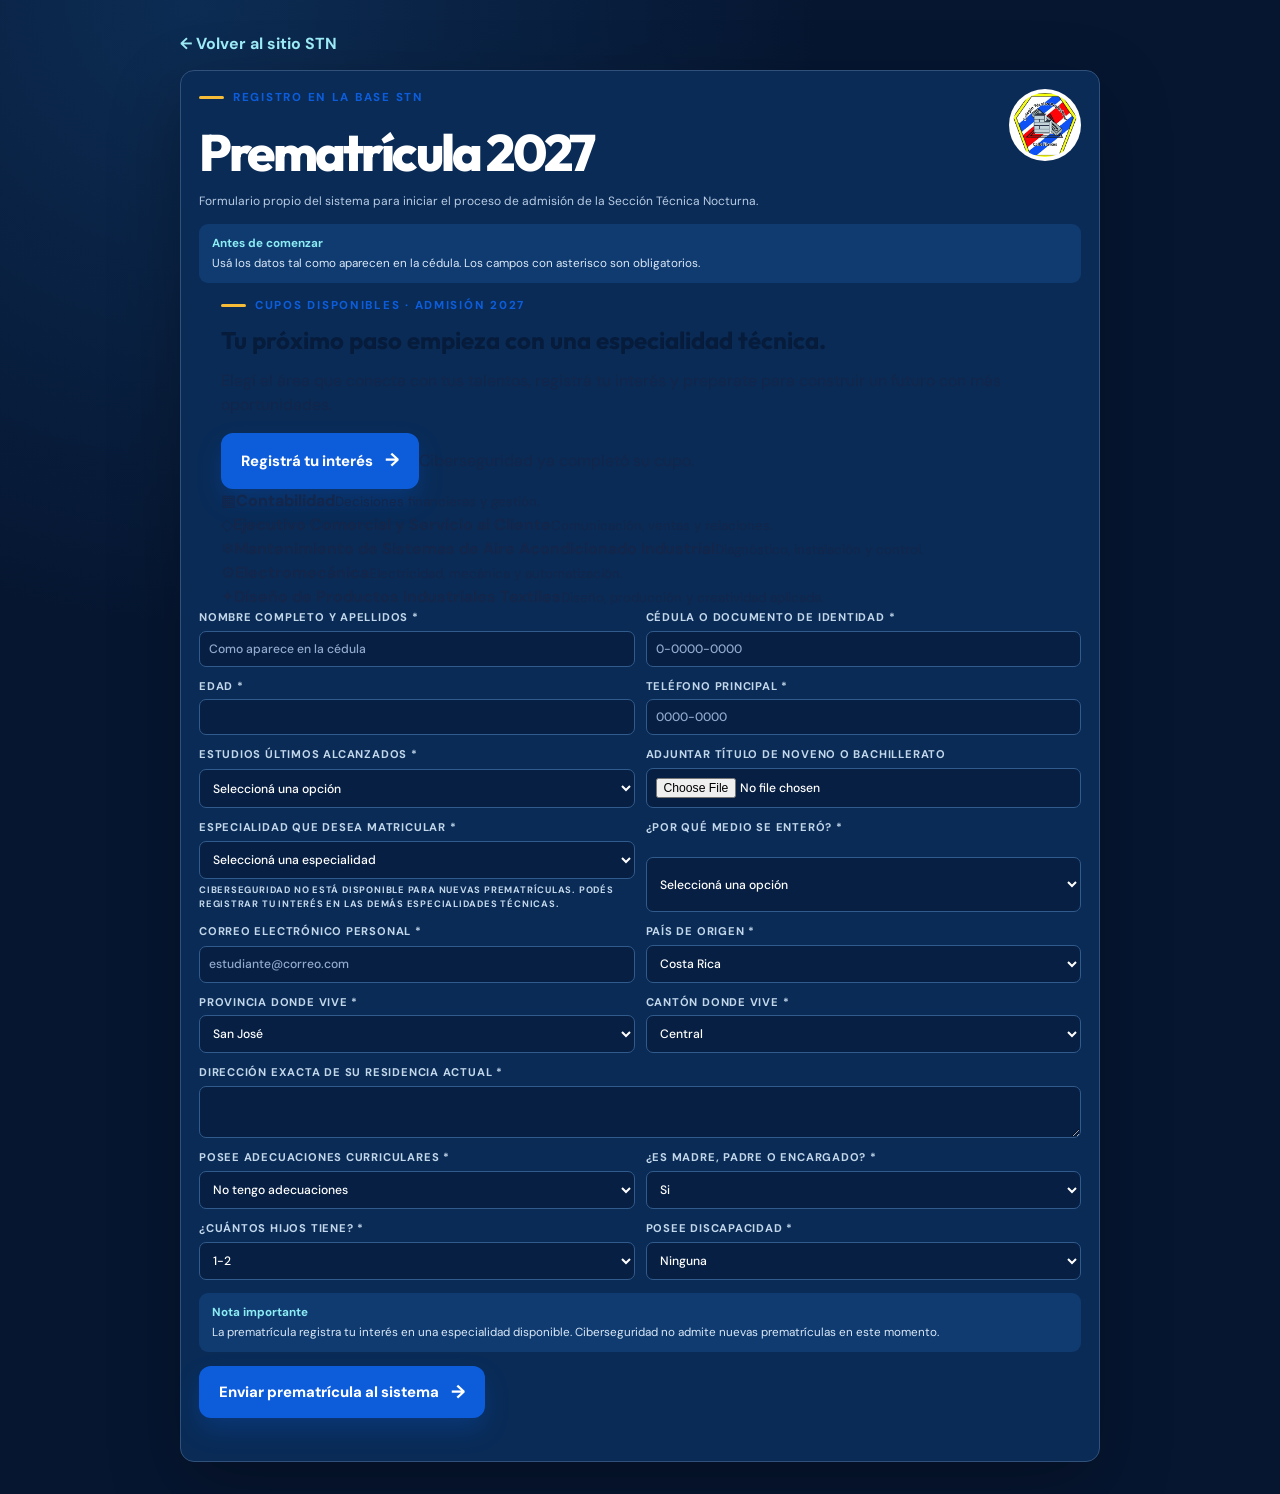
==== commit 5b4ef281: "Promociona especialidades con cupos disponibles en prematrícula" ====
--- a/prematricula.html
+++ b/prematricula.html
@@ -9,7 +9,7 @@
   <link rel="preconnect" href="https://fonts.googleapis.com">
   <link rel="preconnect" href="https://fonts.gstatic.com" crossorigin>
   <link href="https://fonts.googleapis.com/css2?family=DM+Sans:wght@400;500;600;700&family=Outfit:wght@500;600;700;800&display=swap" rel="stylesheet">
-  <link rel="stylesheet" href="styles.css?v=20261006-admin-delete">
+  <link rel="stylesheet" href="styles.css?v=20261031-cupos-marketing">
 </head>
 <body class="prematricula-page">
   <main class="prematricula-shell">
@@ -24,6 +24,23 @@
         <img class="prematricula-crest" src="assets/escudo-ctp.png" alt="Escudo del CTP Calle Blancos">
       </div>
       <div class="native-form-notice"><b>Antes de comenzar</b><span>Usá los datos tal como aparecen en la cédula. Los campos con asterisco son obligatorios.</span></div>
+      <section class="availability-promo section-wrap" id="especialidades-disponibles" aria-labelledby="available-title">
+  <div class="availability-promo-copy">
+    <p class="eyebrow"><span></span> Cupos disponibles · Admisión 2027</p>
+    <h2 id="available-title">Tu próximo paso empieza con una especialidad técnica.</h2>
+    <p>Elegí el área que conecta con tus talentos, registrá tu interés y preparate para construir un futuro con más oportunidades.</p>
+    <div class="availability-actions"><a class="btn btn-primary" href="#public-prematricula-form">Registrá tu interés <span>→</span></a><span class="availability-caption">Ciberseguridad ya completó su cupo.</span></div>
+  </div>
+  <div class="availability-grid" aria-label="Especialidades con cupos disponibles">
+    <article class="availability-card availability-card-cyan"><span class="availability-mark">▦</span><b>Contabilidad</b><small>Decisiones financieras y gestión.</small></article>
+    <article class="availability-card availability-card-gold"><span class="availability-mark">◇</span><b>Ejecutivo Comercial y Servicio al Cliente</b><small>Comunicación, ventas y relaciones.</small></article>
+    <article class="availability-card availability-card-violet"><span class="availability-mark">❄</span><b>Mantenimiento de Sistemas de Aire Acondicionado Industrial</b><small>Diagnóstico, instalación y control.</small></article>
+    <article class="availability-card availability-card-blue"><span class="availability-mark">⚙</span><b>Electromecánica</b><small>Electricidad, mecánica y automatización.</small></article>
+    <article class="availability-card availability-card-green"><span class="availability-mark">✦</span><b>Diseño de Productos Industriales Textiles</b><small>Diseño, producción y creatividad aplicada.</small></article>
+  </div>
+</section>
+
+
       <form id="public-prematricula-form" class="native-prematricula-form">
         <label>Nombre completo y apellidos *<input name="name" required placeholder="Como aparece en la cédula"></label>
         <label>Cédula o documento de identidad *<input name="identification" required placeholder="0-0000-0000"></label>
@@ -48,6 +65,6 @@
       </form>
     </section>
   </main>
-  <script src="prematricula.js?v=20261030-ciber-bloqueado"></script>
+  <script src="prematricula.js?v=20261031-cupos-marketing"></script>
 </body>
 </html>
